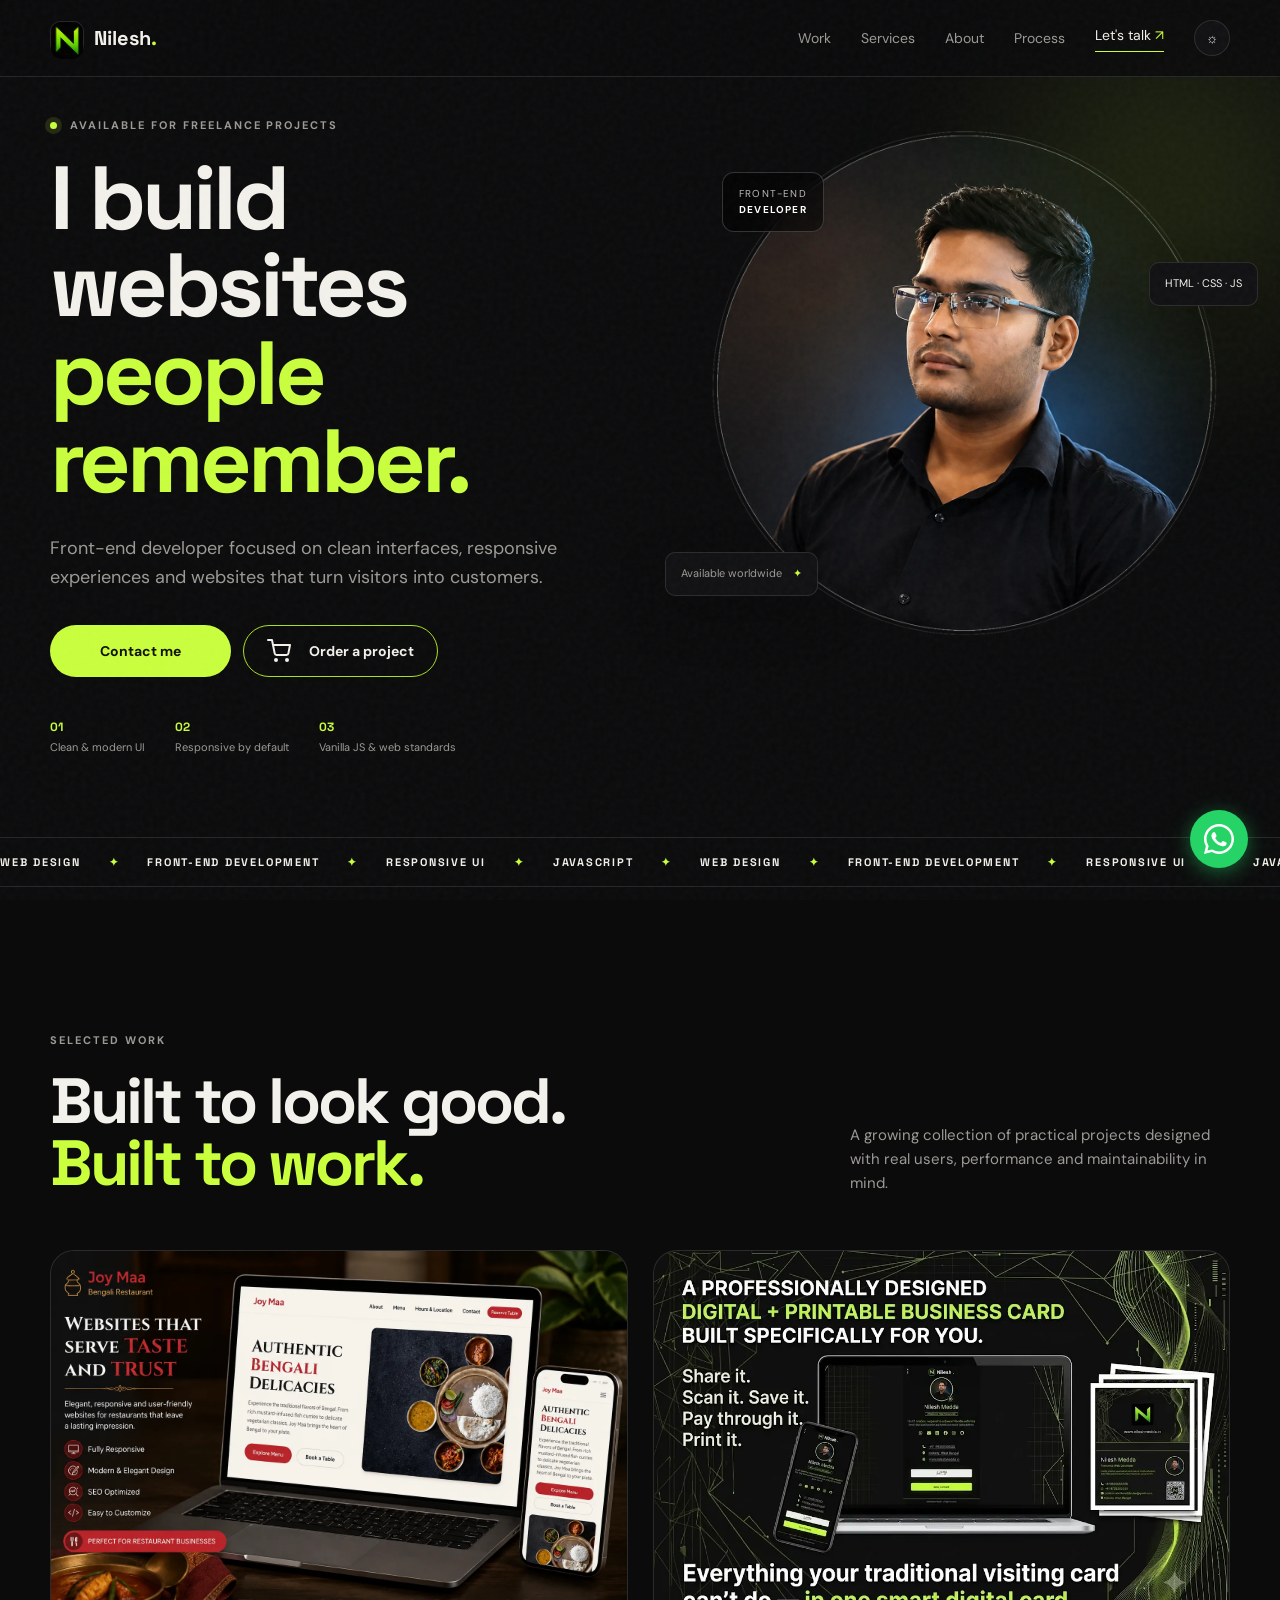
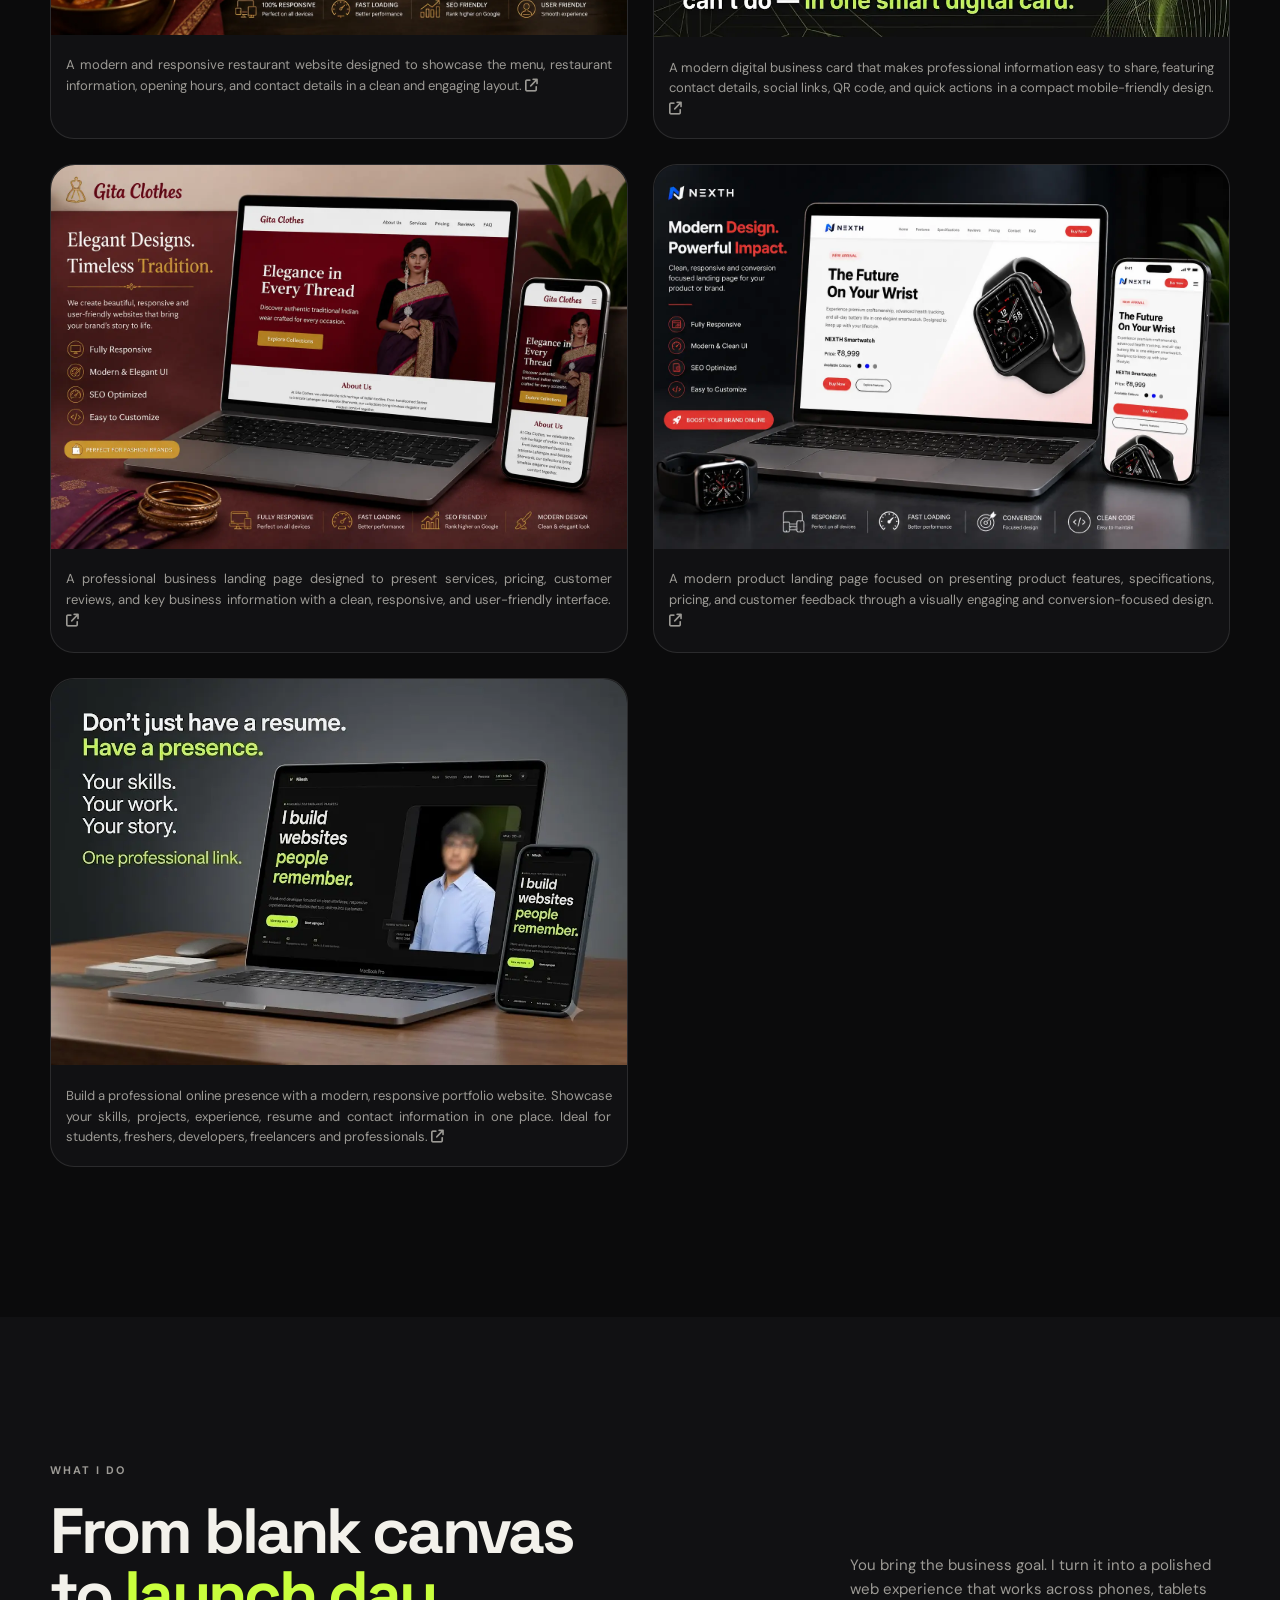
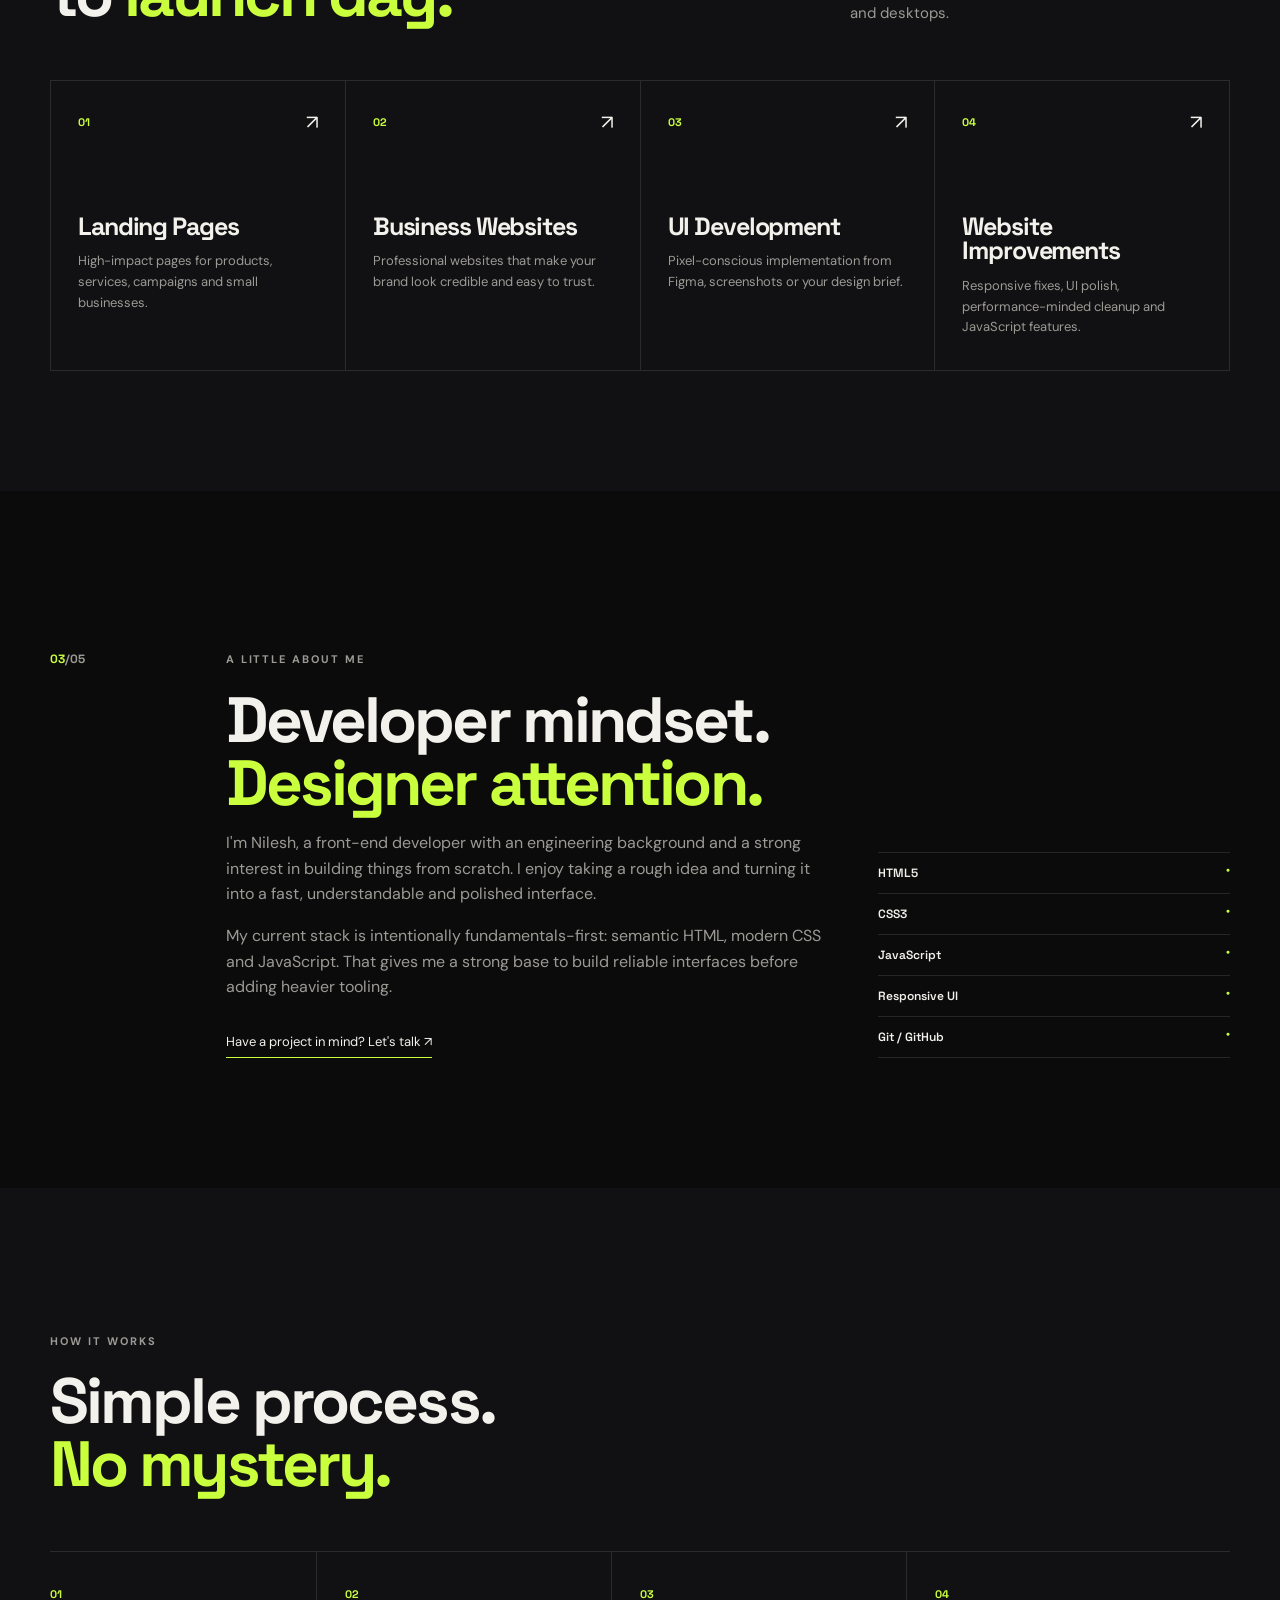
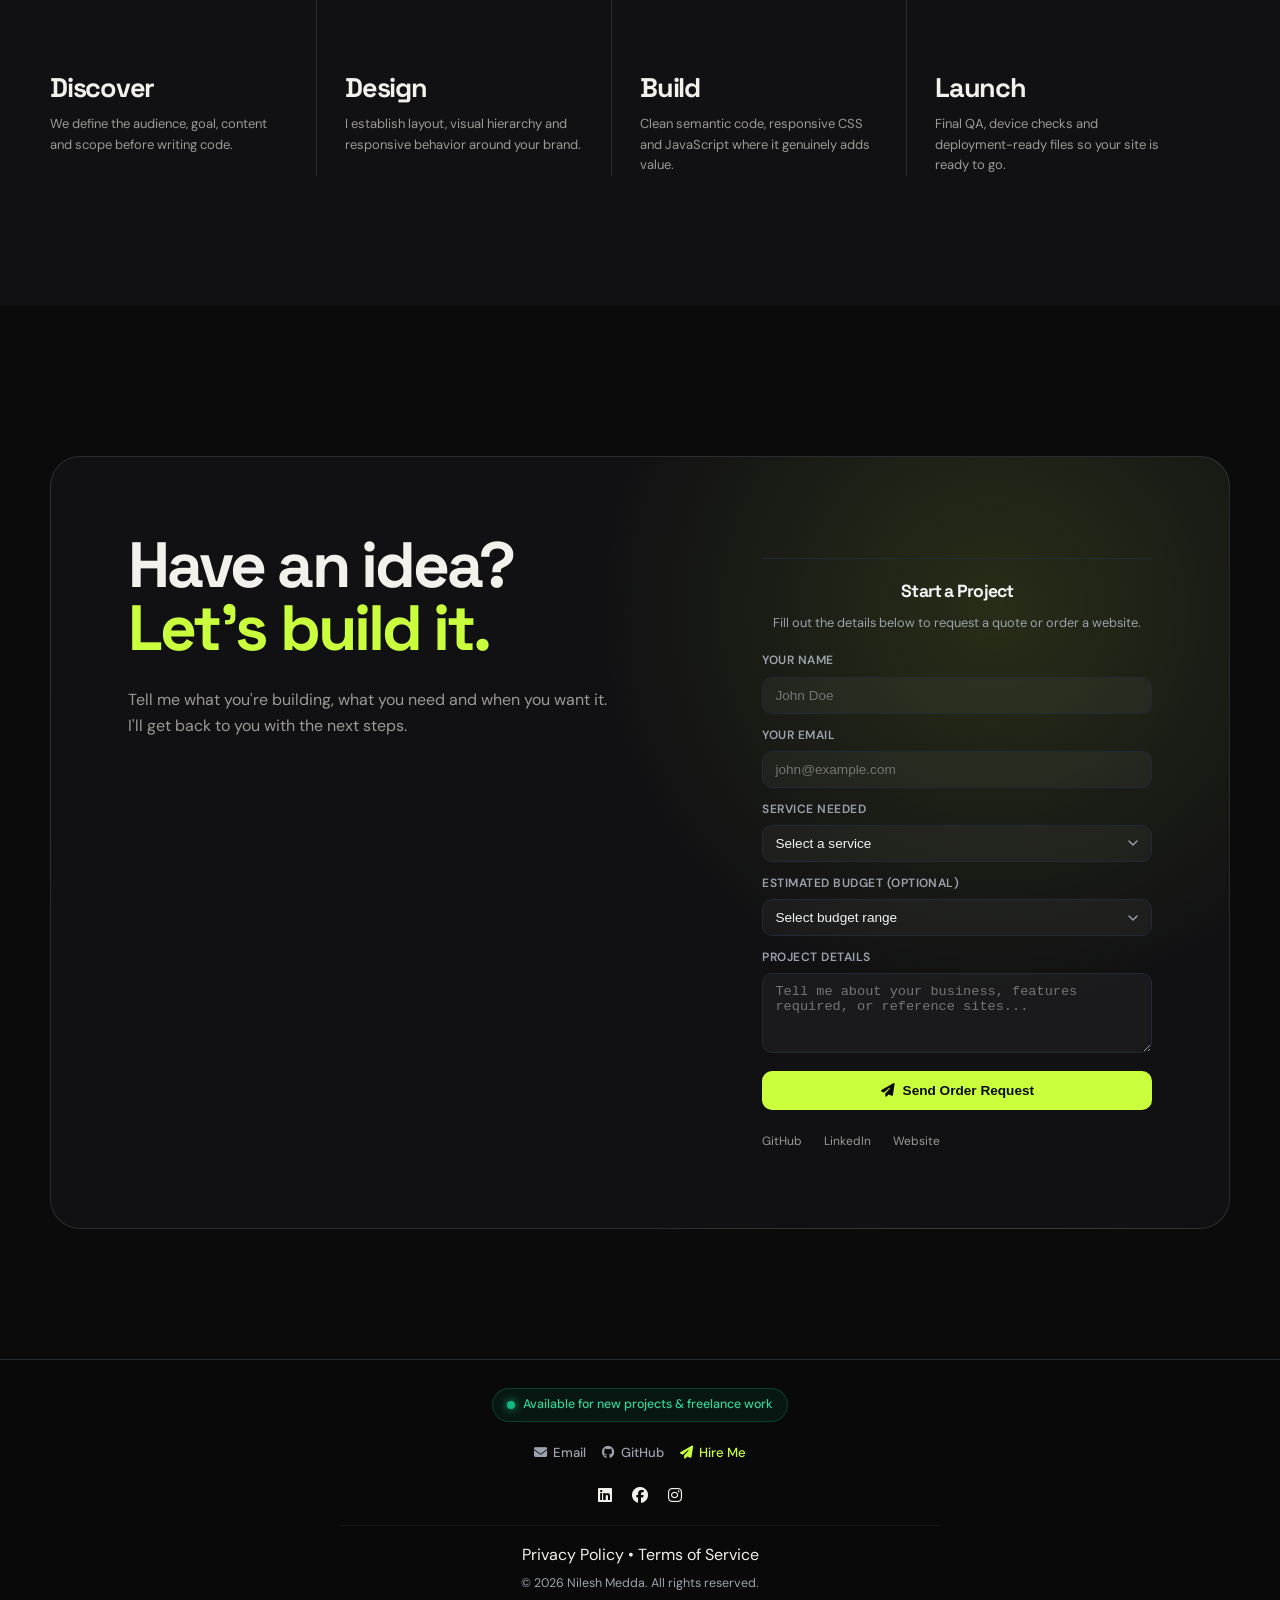
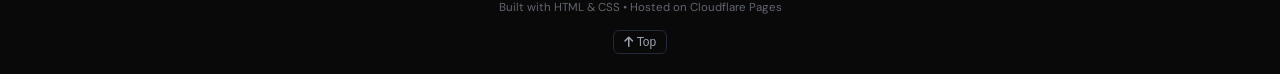
==== index.html @ 9c160d8a "opt: improve on-page SEO" ====
<!DOCTYPE html>
<html lang="en">
<head>
  <link rel="canonical" href="https://nileshmedda.in/">
  
  <!-- Google tag (gtag.js) -->
  <script async src="https://www.googletagmanager.com/gtag/js?id=G-MNWPV8Y3E7"></script>
  <script>
    window.dataLayer = window.dataLayer || [];
    function gtag(){dataLayer.push(arguments);}
    gtag('js', new Date());

    gtag('config', 'G-MNWPV8Y3E7');
  </script>

  <meta charset="UTF-8" />
  <meta name="viewport" content="width=device-width, initial-scale=1.0" />

  <!-- Primary Meta Tags -->
  <title>Nilesh Medda | Web Developer</title>
  <meta name="title" content="Nilesh Medda | Front-End Developer">
  <meta name="description" content="Nilesh Medda — Front-end developer building fast, responsive and conversion-focused websites for businesses and creators." />
  <meta name="keywords" content="Nilesh Medda - Front-end developer from Howrah, India building fast, responsive & conversion-focused websites for businesses and creators. JavaScript, custom landing pages.">
  <meta name="author" content="Nilesh Medda">
  <meta name="robots" content="index, follow">

  <!-- Open Graph / Facebook / WhatsApp -->
  <meta property="og:type" content="website">
  <meta property="og:url" content="https://nileshmedda.in/">
  <meta property="og:title" content="Nilesh Medda | Front-End Developer">
  <meta property="og:description" content="Nilesh Medda - Front-end developer from Howrah, India building fast, responsive & conversion-focused websites for businesses and creators. JavaScript, custom landing pages.">
  <meta property="og:image" content="https://nileshmedda.in/assets/images/my-logo2.webp">

  <!-- Twitter Card -->
  <meta property="twitter:card" content="summary_large_image">
  <meta property="twitter:url" content="https://nileshmedda.in/">
  <meta property="twitter:title" content="Nilesh Medda | Front-End Developer">
  <meta property="twitter:description" content="Nilesh Medda - Front-end developer from Howrah, India building fast, responsive & conversion-focused websites for businesses and creators. JavaScript, custom landing pages.">
  <meta property="twitter:image" content="https://nileshmedda.in/assets/images/my-logo2.webp">

  <!--Preload Content-->
  <link rel="preconnect" href="https://fonts.googleapis.com">
  <link rel="preconnect" href="https://fonts.gstatic.com" crossorigin>
  <link href="https://fonts.googleapis.com/css2?family=DM+Sans:wght@400;500;600;700&family=Space+Grotesk:wght@500;600;700&display=swap" rel="stylesheet">
  <link rel="preload" href="assets/images/my-logo2.webp" as="image" fetchpriority="high">
  <link rel="preload" href="assets/images/profile.webp" as="image" fetchpriority="high">
  
  <!--Link of style file-->
  <link rel="stylesheet" href="https://cdnjs.cloudflare.com/ajax/libs/font-awesome/6.5.1/css/all.min.css">
  <link rel="stylesheet" href="/css/style.css" />

  <!--FAVICON ICONS-->
  <link rel="shortcut icon" href="/assets/icons/favicon.ico" type="image/x-icon">
  <link rel="apple-touch-icon" sizes="180x180" href="/assets/icons/apple-touch-icon.png">
  <link rel="icon" type="image/png" sizes="32x32" href="/assets/icons/favicon-32x32.png">
  <link rel="icon" type="image/png" sizes="16x16" href="/assets/icons/favicon-16x16.png">
  <link rel="manifest" href="/assets/icons/site.webmanifest">


  <script type="application/ld+json">
{
  "@context": "https://schema.org",
  "@graph": [
    {
      "@type": "Person",
      "@id": "https://nileshmedda.in/#person",
      "name": "Nilesh Medda",
      "jobTitle": "Front-End Developer",
      "url": "https://nileshmedda.in/",
      "image": "https://nileshmedda.in/assets/images/profile.webp",
      "email": "contact.nileshmedda.dev@gmail.com",
      "sameAs": [
        "https://github.com/nilesh9836-medda",
        "https://www.linkedin.com/in/nileshmedda",
        "https://www.facebook.com/share/1Bj3gqun1Y/",
        "https://www.instagram.com/nilesh.webdev/"
      ],
      "knowsAbout": [
        "Front-End Development",
        "HTML5",
        "CSS3",
        "JavaScript",
        "Responsive Web Design",
        "UI Development"
      ]
    },
    {
      "@type": "ProfessionalService",
      "@id": "https://nileshmedda.in/#business",
      "name": "Nilesh Medda Web Development",
      "url": "https://nileshmedda.in/",
      "logo": "https://nileshmedda.in/assets/images/my-logo2.webp",
      "image": "https://nileshmedda.in/assets/images/profile.webp",
      "email": "contact.nileshmedda.dev@gmail.com",
      "priceRange": "₹499 - ₹1999+",
      "founder": {
        "@id": "https://nileshmedda.in/#person"
      },
      "areaServed": "Online",
      "hasOfferCatalog": {
        "@type": "OfferCatalog",
        "name": "Web Development Specialties & Services",
        "itemListElement": [
          {
            "@type": "Offer",
            "itemOffered": {
              "@type": "Service",
              "name": "Business / Restaurant Website",
              "description": "All-in-one single page website for local businesses, cafes, salons, and restaurants."
            },
            "priceSpecification": {
              "@type": "PriceSpecification",
              "price": "1999",
              "priceCurrency": "INR"
            }
          },
          {
            "@type": "Offer",
            "itemOffered": {
              "@type": "Service",
              "name": "Digital Business Card",
              "description": "Smart digital business cards with Save Contact, WhatsApp, social links, and sharing features."
            },
            "priceSpecification": {
              "@type": "PriceSpecification",
              "price": "499",
              "priceCurrency": "INR"
            }
          },
          {
            "@type": "Offer",
            "itemOffered": {
              "@type": "Service",
              "name": "Professional Portfolio Webpage",
              "description": "A portfolio webpage for students, freshers, and professionals to showcase skills, projects, and achievements."
            },
            "priceSpecification": {
              "@type": "PriceSpecification",
              "price": "1999",
              "priceCurrency": "INR"
            }
          },
          {
            "@type": "Offer",
            "itemOffered": {
              "@type": "Service",
              "name": "Modern Responsive Landing Page Development",
              "description": "High-impact landing page for products, services, campaigns, and businesses designed for better conversion."
            },
            "priceSpecification": {
              "@type": "PriceSpecification",
              "price": "1999",
              "priceCurrency": "INR"
            }
          },
          {
            "@type": "Offer",
            "itemOffered": {
              "@type": "Service",
              "name": "Website Redesign & Improvements",
              "description": "Improve an existing website with cleaner design, better responsiveness, and performance-minded UI cleanup."
            },
            "priceSpecification": {
              "@type": "PriceSpecification",
              "price": "1699",
              "priceCurrency": "INR"
            }
          }
        ]
      }
    }
  ]
}
</script>
</head>
<body>
  <div class="noise"></div>

  <!-- WhatsApp Float -->
  <a href="https://wa.me/9163409838" rel="noopener noreferrer" class="whatsapp-float" target="_blank" title="Chat on WhatsApp">
      <svg viewBox="0 0 32 32" xmlns="http://www.w3.org/2000/svg">
          <path d="M16 0C7.163 0 0 7.163 0 16c0 2.824.737 5.474 2.027 7.77L0 32l8.43-2.007A15.934 15.934 0 0016 32c8.837 0 16-7.163 16-16S24.837 0 16 0zm0 29.333a13.27 13.27 0 01-6.77-1.848l-.484-.29-5.007 1.192 1.22-4.862-.317-.5A13.267 13.267 0 012.667 16C2.667 8.636 8.636 2.667 16 2.667S29.333 8.636 29.333 16 23.364 29.333 16 29.333zm7.27-9.917c-.398-.2-2.354-1.162-2.72-1.294-.365-.133-.63-.2-.895.2-.265.398-1.028 1.294-1.26 1.561-.233.266-.465.3-.863.1-.398-.2-1.68-.619-3.2-1.973-1.183-1.054-1.98-2.355-2.213-2.753-.233-.398-.025-.613.175-.812.18-.178.398-.465.597-.698.2-.233.266-.398.398-.663.133-.265.067-.498-.033-.697-.1-.2-.895-2.16-1.228-2.958-.323-.776-.65-.67-.895-.683-.233-.013-.498-.016-.763-.016s-.697.1-1.062.498c-.365.398-1.394 1.362-1.394 3.323s1.428 3.855 1.627 4.12c.2.266 2.81 4.291 6.81 6.022.951.41 1.693.655 2.272.838.954.303 1.822.26 2.508.158.765-.114 2.354-.962 2.687-1.892.333-.93.333-1.727.233-1.892-.1-.166-.365-.266-.763-.465z"/>
      </svg>
  </a>

  <header class="site-header">
    <nav class="nav container" aria-label="Primary navigation">
      <a class="brand" href="#home" aria-label="Nilesh home">
        <div class="brand-mark">
          <img src="/assets/images/my-logo2.webp" alt="logo" srcset="" onerror="this.style.display='none'">
        </div>
        <span>Nilesh<span class="dot">.</span></span>
      </a>

      <button class="menu-toggle" aria-label="Toggle navigation" aria-expanded="false">
        <span></span><span></span>
      </button>

      <div class="nav-links">
        <a href="#work">Work</a>
        <a href="#services">Services</a>
        <a href="#about">About</a>
        <a href="#process">Process</a>
        <a href="/page/business-card.html" class="nav-cta">Let's talk <span>↗</span></a>
        <button class="theme-toggle" aria-label="Toggle theme">☼</button>
      </div>
    </nav>
  </header>

  <main id="home">
    <section class="hero container">
      <div class="hero-copy">
        <p class="eyebrow"><span class="status"></span> Available for freelance projects</p>
        <h1 class="hero-headline">I build websites<br><em>people remember.</em>
          <span style="position: absolute; left: -9999px; font-size: 1px;">Front-End Developer</span>
        </h1>
        <p class="hero-text">
          Front-end developer focused on clean interfaces, responsive experiences
          and websites that turn visitors into customers.
        </p>
        <div class="hero-actions">
          <a class="button button-primary" href="/page/business-card.html">Contact me</a>
          <a class="button button-ghost" href="#order">
            <svg xmlns="http://w3.org" width="24" height="24" viewBox="0 0 24 24" fill="none" stroke="currentColor" stroke-width="2" stroke-linecap="round" stroke-linejoin="round">
            <circle cx="9" cy="21" r="1"></circle>
            <circle cx="20" cy="21" r="1"></circle>
            <path d="M1 1h4l2.68 13.39a2 2 0 0 0 2 1.61h9.72a2 2 0 0 0 2-1.61L23 6H6"></path>
            </svg>
          Order a project</a>
        </div>
        <div class="hero-proof">
          <div><strong>01</strong><span>Clean &amp; modern UI</span></div>
          <div><strong>02</strong><span>Responsive by default</span></div>
          <div><strong>03</strong><span>Vanilla JS &amp; web standards</span></div>
        </div>
      </div>

      <div class="hero-visual">
        <div class="portrait-card">
          <div class="portrait-glow"></div>
          <img src="/assets/images/profile.webp" alt="Portrait of Nilesh Medda" />
          <div class="portrait-tag">
            <span>FRONT-END</span>
            <strong>DEVELOPER</strong>
          </div>
        </div>
        <div class="floating-card card-top">HTML · CSS · JS</div>
        <div class="floating-card card-bottom">Available worldwide <span>✦</span></div>
      </div>
    </section>

    <section class="marquee" aria-label="Skills">
      <div class="marquee-track">
        <span>WEB DESIGN</span><b>✦</b><span>FRONT-END DEVELOPMENT</span><b>✦</b>
        <span>RESPONSIVE UI</span><b>✦</b><span>JAVASCRIPT</span><b>✦</b>
        <span>WEB DESIGN</span><b>✦</b><span>FRONT-END DEVELOPMENT</span><b>✦</b>
        <span>RESPONSIVE UI</span><b>✦</b><span>JAVASCRIPT</span><b>✦</b>
      </div>
    </section>

    <!--Projects/Works Section-->
    <section class="section container" id="work">
      <div class="section-heading">
        <div>
          <p class="eyebrow">Selected work</p>
          <h2>Built to look good.<br><em>Built to work.</em></h2>
        </div>
        <p class="section-intro">A growing collection of practical projects designed with real users, performance and maintainability in mind.</p>
      </div>

      <!--Projects show case-->
      <div class="projects-grid">
        <a href="https://restaurant-webpage.pages.dev/" rel="noreferrer" target="_blank" class="project-link restaurant">
          <div class="project-img">
            <img src="/assets/images/restuarant-website.webp" alt="restuarant-website image">
          </div>
          <p>
            A modern and responsive restaurant website designed to showcase the menu, restaurant information, opening hours, and contact details in a clean and engaging layout. <i class="fa-solid fa-arrow-up-right-from-square"></i>
          </p>
        </a>

        <a href="https://awesome-digital-vcard.pages.dev/" rel="noreferrer" target="_blank" class="project-link business-card">
          <div class="project-img">
            <img src="/assets/images/busineass-card-page.webp" alt="busineass-card-page image">
          </div>
          <p>
            A modern digital business card that makes professional information easy to share, featuring contact details, social links, QR code, and quick actions in a compact mobile-friendly design. <i class="fa-solid fa-arrow-up-right-from-square"></i>
          </p>
        </a>

        <a href="https://business-webpage.pages.dev/" rel="noreferrer" target="_blank" class="project-link business">
          <div class="project-img">
            <img src="/assets/images/business-website.webp" alt="business-website image">
          </div>
          <p>
            A professional business landing page designed to present services, pricing, customer reviews, and key business information with a clean, responsive, and user-friendly interface. <i class="fa-solid fa-arrow-up-right-from-square"></i>
          </p>
        </a>

        <a href="https://product-landing-page-b2v.pages.dev/" rel="noreferrer" target="_blank" class="project-link product-landing">
          <div class="project-img">
            <img src="/assets/images/product-landing-page.webp" alt="product-landing-page image">
          </div>
          <p>
            A modern product landing page focused on presenting product features, specifications, pricing, and customer feedback through a visually engaging and conversion-focused design. <i class="fa-solid fa-arrow-up-right-from-square"></i>
          </p>
        </a>

        <a href="https://portfolio-webpage-b2d.pages.dev/" rel="noreferrer" target="_blank" class="project-link portfoilio">
          <div class="project-img">
            <img src="/assets/images/portfolio-page.webp" alt="portfolio-page image">
          </div>
          <p>
            Build a professional online presence with a modern, responsive portfolio website. Showcase your skills, projects, experience, resume and contact information in one place. Ideal for students, freshers, developers, freelancers and professionals. <i class="fa-solid fa-arrow-up-right-from-square"></i>
          </p>
        </a>
      </div>
    </section>

    <section class="section services-section" id="services">
      <div class="container">
        <div class="section-heading">
          <div>
            <p class="eyebrow">What I do</p>
            <h2>From blank canvas<br>to <em>launch day.</em></h2>
          </div>
          <p class="section-intro">You bring the business goal. I turn it into a polished web experience that works across phones, tablets and desktops.</p>
        </div>

        <div class="services-grid">
          <article class="service">
            <span class="service-icon">01</span>
            <h3>Landing Pages</h3>
            <p>High-impact pages for products, services, campaigns and small businesses.</p>
            <span class="service-arrow">↗</span>
          </article>
          <article class="service">
            <span class="service-icon">02</span>
            <h3>Business Websites</h3>
            <p>Professional websites that make your brand look credible and easy to trust.</p>
            <span class="service-arrow">↗</span>
          </article>
          <article class="service">
            <span class="service-icon">03</span>
            <h3>UI Development</h3>
            <p>Pixel-conscious implementation from Figma, screenshots or your design brief.</p>
            <span class="service-arrow">↗</span>
          </article>
          <article class="service">
            <span class="service-icon">04</span>
            <h3>Website Improvements</h3>
            <p>Responsive fixes, UI polish, performance-minded cleanup and JavaScript features.</p>
            <span class="service-arrow">↗</span>
          </article>
        </div>
      </div>
    </section>

    <section class="section about container" id="about">
      <div class="about-number">03<span>/05</span></div>
      <div class="about-copy">
        <p class="eyebrow">A little about me</p>
        <h2>Developer mindset.<br><em>Designer attention.</em></h2>
        <p>
          I'm Nilesh, a front-end developer with an engineering background and a
          strong interest in building things from scratch. I enjoy taking a rough
          idea and turning it into a fast, understandable and polished interface.
        </p>
        <p>
          My current stack is intentionally fundamentals-first: semantic HTML,
          modern CSS and JavaScript. That gives me a strong base to build reliable
          interfaces before adding heavier tooling.
        </p>
        <a href="#contact" class="text-link">Have a project in mind? Let's talk ↗</a>
      </div>
      <div class="about-stack">
        <div><span>HTML5</span><b>●</b></div>
        <div><span>CSS3</span><b>●</b></div>
        <div><span>JavaScript</span><b>●</b></div>
        <div><span>Responsive UI</span><b>●</b></div>
        <div><span>Git / GitHub</span><b>●</b></div>
      </div>
    </section>

    <section class="section process-section" id="process">
      <div class="container">
        <div class="section-heading">
          <div>
            <p class="eyebrow">How it works</p>
            <h2>Simple process.<br><em>No mystery.</em></h2>
          </div>
        </div>
        <div class="process">
          <div class="process-step"><span>01</span><h3>Discover</h3><p>We define the audience, goal, content and scope before writing code.</p></div>
          <div class="process-step"><span>02</span><h3>Design</h3><p>I establish layout, visual hierarchy and responsive behavior around your brand.</p></div>
          <div class="process-step"><span>03</span><h3>Build</h3><p>Clean semantic code, responsive CSS and JavaScript where it genuinely adds value.</p></div>
          <div class="process-step"><span>04</span><h3>Launch</h3><p>Final QA, device checks and deployment-ready files so your site is ready to go.</p></div>
        </div>
      </div>
    </section>

    <section class="contact container" id="order">
      <div class="contact-inner">
        <div>
          <h2>Have an idea?<br><em>Let's build it.</em></h2>
          <p class="contact-copy">Tell me what you're building, what you need and when you want it. I'll get back to you with the next steps.</p>
        </div>
        <div class="contact-actions">
          <!--<a class="button button-primary big" href="mailto:contact.nileshmedda.dev@gmail.com">contact.nileshmedda.dev@gmail.com <span>↗</span></a>-->

          <div class="order-section">
  <h2>Start a Project</h2>
  <p class="subtitle">Fill out the details below to request a quote or order a website.</p>

  <form id="orderForm" action="https://formspree.io/f/moeqazqq" method="POST" class="order-form">
    
    <div class="form-group">
      <label for="name">Your Name</label>
      <input type="text" id="name" name="name" class="form-control" placeholder="John Doe" required>
    </div>

    <div class="form-group">
      <label for="email">Your Email</label>
      <input type="email" id="email" name="email" class="form-control" placeholder="john@example.com" required>
    </div>

    <div class="form-group">
      <label for="service">Service Needed</label>
      <select id="service" name="service" class="form-control" required>
        <option value="" disabled selected>Select a service</option>
        <option value="Business Card Page">Business Card Page</option>
        <option value="Portfolio Page">Portfolio Page</option>
        <option value="Landing Page">Landing Page</option>
        <option value="Business Website">Business Website</option>
        <option value="Restaurant Website">Restaurant Website</option>
        <option value="UI Development">UI Development / Figma to Code</option>
        <option value="Website Fixes">Website Fixes & Improvements</option>
        <option value="Other">Other Custom Project</option>
      </select>
    </div>

    <div class="form-group">
      <label for="budget">Estimated Budget (Optional)</label>
      <select id="budget" name="budget" class="form-control">
        <option value="Not specified">Select budget range</option>
        <option value="Under ₹2000">Under ₹2,000</option>
        <option value="₹2000 - ₹5000">₹2,000 – ₹5,000</option>
        <option value="₹5000 - ₹10000">₹5,000 – ₹10,000</option>
        <option value="₹10000+">₹10,000+</option>
      </select>
    </div>

    <div class="form-group">
      <label for="message">Project Details</label>
      <textarea id="message" name="message" class="form-control" placeholder="Tell me about your business, features required, or reference sites..." required></textarea>
    </div>

    <button type="submit" id="submitBtn" class="submit-btn">
      <i class="fa-solid fa-paper-plane"></i> Send Order Request
    </button>

    <div id="formStatus" class="form-status"></div>
  </form>
</div>
          <div class="socials">
            <a href="https://github.com/nilesh9836-medda" target="_blank" rel="noreferrer">GitHub</a>
            <a href="www.linkedin.com/in/nileshmedda" target="_blank" rel="noreferrer">LinkedIn</a>
            <a href="https://nileshmedda.in/" target="_blank" rel="noreferrer">Website</a>
          </div>
        </div>
      </div>
    </section>
  </main>

  <!-- Footer Section -->
  <footer class="site-footer">
    <div class="footer-container">
      
      <!-- Status & Availability -->
      <div class="footer-status">
        <span class="status-dot"></span>
        <span class="status-text">Available for new projects & freelance work</span>
      </div>

      <!-- Quick Navigation / CTAs -->
      <div class="footer-links">
        <a href="mailto:contact.nileshmedda.dev@gmail.com" class="footer-link" aria-label="Send Nilesh Email">
          <i class="fa-solid fa-envelope"></i> Email
        </a>
        <a href="https://github.com/nilesh9836-medda" target="_blank" rel="noopener" class="footer-link" aria-label="Follow Nilesh on Github">
          <i class="fa-brands fa-github"></i> GitHub
        </a>
        <a href="#orderForm" class="footer-link highlight">
          <i class="fa-solid fa-paper-plane"></i> Hire Me
        </a>
      </div>
      <div class="social-links">
        <a href="www.linkedin.com/in/nileshmedda" class="btn" target="_blank" rel="noopener noreferrer" aria-label="Follow Nilesh on LinkedIn"><i class="fa-brands fa-linkedin"></i></a>
        <a href="https://www.facebook.com/share/1Bj3gqun1Y/" class="btn" target="_blank" rel="noopener noreferrer" aria-label="Follow Nilesh on Facebook"><i class="fa-brands fa-facebook"></i></a>
      <a href="https://www.instagram.com/nilesh.webdev/" class="btn" target="_blank" rel="noopener noreferrer" aria-label="Follow Nilesh on Instagram"><i class="fa-brands fa-instagram"></i></a>
      </div>

      <!-- Privacy Policy Modal -->
      <dialog id="privacyModal" class="legal-modal">
        <div class="modal-content">
          <h3>Privacy Policy</h3>
          <p>Last updated: August 2026</p>
          <ul>
            <li><strong>Data Collection:</strong> I collect information you explicitly provide through the order form (Name, Email, Project Details) strictly to respond to your inquiry and discuss project scopes.</li>
            <li><strong>Analytics:</strong> This website uses Cloudflare Web Analytics, a privacy-first tool that does <em>not</em> use cookies or collect personal identifying data.</li>
            <li><strong>Data Sharing:</strong> Your information is never sold, rented, or shared with third parties, except as processed by Formspree to deliver your form message to my email inbox.</li>
          </ul>
          <button onclick="document.getElementById('privacyModal').close()" class="close-btn">Close</button>
        </div>
      </dialog>

      <!-- Terms of Service Modal -->
      <dialog id="termsModal" class="legal-modal">
        <div class="modal-content">
          <h3>Terms of Service</h3>
          <p>Last updated: August 2026</p>
          <ul>
            <li><strong>Services:</strong> Work requested via this website is subject to a formal agreement or quote signed before project kickoff.</li>
            <li><strong>Intellectual Property:</strong> All original code and assets created for client projects belong to the client upon full payment, unless specified otherwise.</li>
            <li><strong>Website Use:</strong> You may not use this website for unauthorized vulnerability scanning, spamming form submissions, or malicious activities.</li>
          </ul>
          <button onclick="document.getElementById('termsModal').close()" class="close-btn">Close</button>
        </div>
      </dialog>

      <!-- Meta Info & Copyright -->
      <div class="footer-bottom">
        <div class="footer-legal">
          <a href="#privacyModal" id="openPrivacy">Privacy Policy</a> • 
          <a href="#termsModal" id="openTerms">Terms of Service</a>
        </div>
        <p class="copyright">
          &copy; <span id="currentYear"></span> Nilesh Medda. All rights reserved.
        </p>
        <p class="tech-stack">
          Built with HTML & CSS • Hosted on Cloudflare Pages
        </p>
        <button id="backToTop" class="back-to-top" title="Back to top">
          <i class="fa-solid fa-arrow-up"></i> Top
        </button>
      </div>

    </div>
  </footer>

  <script src="/js/main.js"></script>
</body>
</html>
---- css/style.css ----
:root {
  --bg: #0b0b0c;
  --surface: #111113;
  --surface-2: #171719;
  --text: #f3f1eb;
  --muted: #9c9a95;
  --line: rgba(255,255,255,.11);
  --accent: #c9ff3d;
  --accent-2: #a8df22;
  --max: 1180px;
  --radius: 24px;
}
body.light {
  --bg: #f4f2ec;
  --surface: #ffffff;
  --surface-2: #ebe9e1;
  --text: #101011;
  --muted: #676660;
  --line: rgba(0,0,0,.12);
}
* { box-sizing: border-box; }
html { scroll-behavior: smooth; overflow-x: hidden;}
body {
  margin: 0; background: var(--bg); color: var(--text);
  font-family: "DM Sans", sans-serif; line-height: 1.6;
  font-display: swap;
  transition: background .25s, color .25s;
  min-height: 100vh;
  max-width: 100vw;
  display: flex;
  flex-direction: column;
  cursor: default;
}
a, button { cursor: pointer; }
a { color: inherit; text-decoration: none; }
button, a { -webkit-tap-highlight-color: transparent; }
.container { width: min(var(--max), calc(100% - 48px)); margin: auto; }
.noise { position: fixed; inset: 0; pointer-events: none; opacity: .035; z-index: 20; background-image: url("data:image/svg+xml,%3Csvg viewBox='0 0 180 180' xmlns='http://www.w3.org/2000/svg'%3E%3Cfilter id='n'%3E%3CfeTurbulence type='fractalNoise' baseFrequency='.9' numOctaves='3' stitchTiles='stitch'/%3E%3C/filter%3E%3Crect width='100%25' height='100%25' filter='url(%23n)'/%3E%3C/svg%3E"); }

/* WHATSAPP */
.whatsapp-float {
  position: fixed; bottom: 2rem; right: 2rem; z-index: 999;
  width: 58px; height: 58px; border-radius: 50%;
  background: #25D366;
  display: flex; align-items: center; justify-content: center;
  box-shadow: 0 4px 20px rgba(37,211,102,0.45);
  text-decoration: none;
  animation: wapulse 2.5s infinite;
  transition: transform 0.2s;
}
.whatsapp-float:hover { transform: scale(1.12); }
.whatsapp-float svg { width: 30px; height: 30px; fill: white; }

@keyframes wapulse {
  0%,100% { box-shadow: 0 4px 20px rgba(37,211,102,0.4); }
  50%      { box-shadow: 0 4px 32px rgba(37,211,102,0.75); }
}

/*===========
HEADER STYLE
==========*/
.site-header { position: sticky; top: 0; z-index: 10; background: color-mix(in srgb, var(--bg) 86%, transparent); backdrop-filter: blur(18px); border-bottom: 1px solid var(--line); }
.nav { min-height: 76px; display: flex; align-items: center; justify-content: space-between; }
.brand { display: flex; align-items: center; gap: 10px; font: 700 20px "Space Grotesk"; }
.brand-mark { display: grid; place-items: center; width: 34px; height: 34px; border: 1px solid var(--line); border-radius: 10px; color: var(--accent); }
.brand-mark img { width: 100%; height: 100%; object-fit: cover; border-radius: 10px;}
.dot { color: var(--accent); }
.nav-links { display: flex; align-items: center; gap: 30px; font-size: 14px; color: var(--muted); }
.nav-links a:hover { color: var(--text); }
.nav-cta { color: var(--text) !important; border-bottom: 1px solid var(--accent); padding-bottom: 4px; }
.nav-cta span { color: var(--accent); }
.theme-toggle { border: 1px solid var(--line); color: var(--text); background: var(--surface); width: 36px; height: 36px; border-radius: 50%; }
.menu-toggle { display: none; background: none; border: 0; }
.menu-toggle span { display: block; width: 25px; height: 2px; background: var(--text); margin: 6px; }

/*==========
HERO STYLE
========*/
.hero { min-height: 690px; display: grid; grid-template-columns: 1.03fr .97fr; align-items: center; gap: 60px; padding-top: 40px; padding-bottom: 80px; }
.eyebrow { margin: 0 0 20px; color: var(--muted); font-size: 11px; font-weight: 700; letter-spacing: .18em; text-transform: uppercase; }
.status { display: inline-block; width: 7px; height: 7px; border-radius: 50%; background: var(--accent); margin-right: 8px; box-shadow: 0 0 0 5px color-mix(in srgb, var(--accent) 12%, transparent); }
h1, h2, h3 { font-family: "Space Grotesk", sans-serif; letter-spacing: -.045em; line-height: .98; }
h1 { font-size: clamp(54px, 7vw, 92px); margin: 0 0 28px; max-width: 850px; }
h1 em, h2 em { color: var(--accent); font-style: normal; }
.hero-text { max-width: 560px; color: var(--muted); font-size: 18px; }
.hero-actions { display: flex; gap: 12px; margin: 34px 0 42px; flex-wrap: wrap; }
.button { display: inline-flex; align-items: center; justify-content: center; gap: 18px; min-height: 52px; padding: 0 23px; border-radius: 100px; font-weight: 700; font-size: 14px; transition: transform .2s, background .2s; }
.button:hover { transform: translateY(-2px); }
.button-primary { color: #101100; background: var(--accent); padding: 0 50px;}
.button-primary:hover { background: var(--accent-2); }
.button-ghost { border: 1px solid var(--accent-2); }
.hero-proof { display: flex; gap: 30px; flex-wrap: wrap; }
.hero-proof div { display: flex; flex-direction: column; gap: 4px; }
.hero-proof strong { font: 700 12px "Space Grotesk"; color: var(--accent); }
.hero-proof span { font-size: 11px; color: var(--muted); }
.hero-visual { position: relative; max-width: 530px; justify-self: end; width: 100%; }
.portrait-card { position: relative; top: -50px;  background: transparent;  border: none; }
.portrait-card img { width: 100%; height: 100%; object-fit: cover; object-position: 50% 28%; display: block; filter: saturate(.9) contrast(1.02); }
.portrait-glow { position: absolute; width: 280px; height: 280px; border-radius: 50%; background: var(--accent); filter: blur(110px); opacity: .16; top: -80px; right: -80px; z-index: 1; }
.portrait-tag { position: absolute; left: 22px; top: 50px; padding: 13px 16px; border: 1px solid rgba(255,255,255,.18); background: rgba(0,0,0,.55); backdrop-filter: blur(14px); border-radius: 12px; display: flex; flex-direction: column; font-size: 10px; letter-spacing: .12em; }
.portrait-tag span { color: #bbb; }
.portrait-tag strong { color: white; }
.floating-card { position: absolute; z-index: 2; padding: 12px 15px; background: var(--surface); border: 1px solid var(--line); border-radius: 10px; font-size: 11px; box-shadow: 0 20px 50px rgba(0,0,0,.25); }
.card-top { right: -28px; top: 17%; }
.card-bottom { left: -35px; bottom: 20%; color: var(--muted); }
.card-bottom span { color: var(--accent); margin-left: 8px; }
.marquee { overflow: hidden; border-top: 1px solid var(--line); border-bottom: 1px solid var(--line); padding: 17px 0; }
.marquee-track { display: flex; width: max-content; align-items: center; gap: 28px; animation: scroll 26s linear infinite; font: 700 11px "Space Grotesk"; letter-spacing: .16em; }
.marquee b { color: var(--accent); }
@keyframes scroll { to { transform: translateX(-50%); } }

/*====================
Projects/Works Section
==================*/
.section { padding-top: 145px; padding-bottom: 30px; }
.section-heading { display: flex; justify-content: space-between; align-items: end; gap: 50px; margin-bottom: 55px; }
.section-heading h2, .about h2, .contact h2 { font-size: clamp(40px, 5vw, 66px); margin: 0; }
.section-intro { max-width: 380px; margin: 0; color: var(--muted); font-size: 15px; }
/*Projects showcase*/
.projects-grid { display: grid; grid-template-columns: 1fr 1fr; gap: 25px; grid-template-rows: repeat(3, 1fr);}
.project-link { height: auto; width: auto; border: 1px solid var(--line); border-radius: var(--radius); background: var(--surface); }
.project-img { width: 100%; height: auto; background-color: transparent;}
.project-img img { width: 100%; height: 100%; object-fit: cover; object-position: center; border-top-left-radius: var(--radius); border-top-right-radius: var(--radius);}
.project-link p { padding: 0px 15px 5px; text-align: justify; color: var(--muted); font-size: 13px;}
.project-link:hover { text-decoration: underline;}

/*
.project { border: 1px solid var(--line); border-radius: var(--radius); overflow: hidden; background: var(--surface); }
.project-featured { grid-row: span 2; }
.project-visual { min-height: 300px; padding: 28px; display: grid; place-items: center; overflow: hidden; }
.project-featured .project-visual { min-height: 470px; }
.landing { background: #d6d4cb; }
.browser { width: 90%; height: 84%; background: #f7f7f4; border-radius: 13px; overflow: hidden; box-shadow: 0 25px 60px rgba(0,0,0,.2); color: #111; }
.browser-bar { height: 34px; background: #ecebe6; display: flex; align-items: center; gap: 5px; padding: 0 10px; font-size: 7px; color: #777; }
.browser-bar i { width: 5px; height: 5px; border-radius: 50%; background: #aaa; }
.browser-bar span { margin-left: 10px; }
.mock-landing { padding: 44px; height: calc(100% - 34px); background: linear-gradient(135deg,#f7f7f4,#dedfd5); }
.mock-landing small { font-size: 7px; letter-spacing: .16em; }
.mock-landing strong { display: block; font: 700 clamp(22px, 3vw, 40px)/.93 "Space Grotesk"; margin-top: 20px; }
.mock-button { width: 85px; height: 24px; background: #111; border-radius: 20px; margin-top: 26px; }
.dashboard { background: #c7ff43; }
.mini-window { width: 86%; height: 80%; background: #151516; border-radius: 14px; display: grid; grid-template-columns: 28% 1fr; overflow: hidden; transform: rotate(-4deg); box-shadow: 0 25px 50px rgba(0,0,0,.2); }
.mini-sidebar { background: #202023; }
.mini-content { padding: 18px; display: grid; grid-template-columns: 1fr 1fr; gap: 9px; }
.mini-content i { border-radius: 7px; background: #2d2d31; }
.reader { background: #1b1821; }
.reader-card { width: 75%; height: 84%; border: 1px solid #4b4455; padding: 28px; display: flex; flex-direction: column; justify-content: space-between; color: #f3e9ff; transform: rotate(3deg); }
.reader-card span, .reader-card small { font-size: 8px; letter-spacing: .15em; color: #b9a7ca; }
.reader-card strong { font: 700 29px/.93 "Space Grotesk"; }
.task { background: #ddd9ce; }
.task-window { background: #f8f7f2; color: #202020; width: 82%; padding: 25px; border-radius: 15px; box-shadow: 0 25px 50px rgba(0,0,0,.14); }
.task-window small { font-size: 8px; color: #777; }
.task-window h4 { margin: 8px 0 18px; font: 700 24px "Space Grotesk"; }
.task-window div { font-size: 10px; border-top: 1px solid #ddd; padding: 12px 0; }
.project-info { padding: 25px 27px 27px; display: flex; justify-content: space-between; gap: 20px; }
.project-number { color: var(--accent); font: 700 11px "Space Grotesk"; }
.project h3 { font-size: 24px; margin: 9px 0; }
.project p { margin: 0; color: var(--muted); font-size: 13px; max-width: 460px; }
.tags { display: flex; align-items: flex-start; gap: 6px; flex-wrap: wrap; justify-content: flex-end; }
.tags span { border: 1px solid var(--line); border-radius: 100px; padding: 5px 8px; font-size: 9px; color: var(--muted); }
*/

.services-section { background: var(--surface); margin-top: 120px; padding-bottom: 120px; }
.services-grid { display: grid; grid-template-columns: repeat(4,1fr); border-top: 1px solid var(--line); border-left: 1px solid var(--line); }
.service { min-height: 290px; padding: 27px; border-right: 1px solid var(--line); border-bottom: 1px solid var(--line); position: relative; }
.service-icon { font: 700 11px "Space Grotesk"; color: var(--accent); }
.service h3 { font-size: 25px; margin-top: 80px; margin-bottom: 13px; }
.service p { color: var(--muted); font-size: 13px; margin: 0; }
.service-arrow { position: absolute; right: 26px; top: 25px; font-size: 20px; }
.about { display: grid; grid-template-columns: .25fr 1.2fr .7fr; gap: 50px; padding-top: 160px; padding-bottom: 130px; }
.about-number { font: 700 12px "Space Grotesk"; color: var(--accent); }
.about-number span { color: var(--muted); }
.about-copy p:not(.eyebrow) { color: var(--muted); max-width: 620px; font-size: 16px; }
.text-link { display: inline-block; margin-top: 16px; border-bottom: 1px solid var(--accent); padding-bottom: 4px; font-size: 13px; }
.about-stack { align-self: end; border-top: 1px solid var(--line); }
.about-stack div { display: flex; justify-content: space-between; padding: 12px 0; border-bottom: 1px solid var(--line); font: 600 12px "Space Grotesk"; }
.about-stack b { color: var(--accent); font-size: 7px; }
.process-section { background: var(--surface); padding-bottom: 130px; }
.process { display: grid; grid-template-columns: repeat(4,1fr); gap: 0; border-top: 1px solid var(--line); }
.process-step { padding: 28px 28px 0 0; margin-right: 28px; border-right: 1px solid var(--line); min-height: 220px; }
.process-step:last-child { border: 0; }
.process-step span { color: var(--accent); font: 700 11px "Space Grotesk"; }
.process-step h3 { font-size: 27px; margin: 70px 0 12px; }
.process-step p { margin: 0; color: var(--muted); font-size: 13px; }
.contact { padding-top: 150px; padding-bottom: 90px; }
.contact-inner { border: 1px solid var(--line); border-radius: 30px; padding: clamp(35px,6vw,80px); display: grid; grid-template-columns: 1.2fr .8fr; gap: 50px; background: radial-gradient(circle at 80% 20%, color-mix(in srgb, var(--accent) 12%, transparent), transparent 35%), var(--surface); }
.contact-copy { color: var(--muted); max-width: 490px; margin-top: 28px; }
.contact-actions { align-self: center; }
.button.big { width: 100%; justify-content: space-between; border-radius: 14px; min-height: 64px; }
.socials { display: flex; gap: 22px; margin-top: 22px; font-size: 12px; color: var(--muted); }
.socials a:hover { color: var(--text); }


.order-section {
    margin-top: 24px;
    padding-top: 24px;
    border-top: 1px solid var(--border-color, #222938);
  }

  .order-section h2 {
    font-size: 1.1rem;
    font-weight: 700;
    color: var(--text-main, #f3f4f6);
    margin-bottom: 4px;
    text-align: center;
  }

  .order-section p.subtitle {
    font-size: 0.8rem;
    color: var(--text-muted, #9ca3af);
    text-align: center;
    margin-bottom: 18px;
  }

  .order-form {
    display: flex;
    flex-direction: column;
    gap: 12px;
  }

  .form-group {
    display: flex;
    flex-direction: column;
    gap: 6px;
  }

  .form-group label {
    font-size: 0.75rem;
    font-weight: 600;
    color: var(--text-muted, #9ca3af);
    text-transform: uppercase;
    letter-spacing: 0.04em;
  }

  .form-control {
    background: rgba(255, 255, 255, 0.04);
    border: 1px solid var(--border-color, #222938);
    border-radius: 10px;
    padding: 10px 12px;
    color: var(--text-main, #f3f4f6);
    font-size: 0.85rem;
    outline: none;
    transition: border-color 0.2s ease, background 0.2s ease;
  }

  .form-control:focus {
    border-color: var(--accent, #3b82f6);
    background: rgba(255, 255, 255, 0.07);
  }

  textarea.form-control {
    resize: vertical;
    min-height: 80px;
  }

  select.form-control {
    appearance: none;
    cursor: pointer;
    background-image: url("data:image/svg+xml;charset=UTF-8,%3csvg xmlns='http://www.w3.org/2000/svg' viewBox='0 0 24 24' fill='none' stroke='%239ca3af' stroke-width='2' stroke-linecap='round' stroke-linejoin='round'%3e%3cpolyline points='6 9 12 15 18 9'%3e%3c/polyline%3e%3c/svg%3e");
    background-repeat: no-repeat;
    background-position: right 10px center;
    background-size: 16px;
  }

  select.form-control option {
    background-color: var(--card-bg, #12161f);
    color: var(--text-main, #f3f4f6);
  }

  .submit-btn {
    background-color: var(--accent, #3b82f6);
    color: #0b0b0c;
    border: none;
    border-radius: 10px;
    padding: 12px;
    font-size: 0.85rem;
    font-weight: 600;
    cursor: pointer;
    display: flex;
    justify-content: center;
    align-items: center;
    gap: 8px;
    transition: background-color 0.2s ease, transform 0.2s ease;
    margin-top: 6px;
  }

  .submit-btn:hover {
    background-color: var(--accent-hover, #2563eb);
    transform: translateY(-1px);
  }

  .submit-btn:disabled {
    opacity: 0.6;
    cursor: not-allowed;
    transform: none;
  }

  .form-status {
    font-size: 0.8rem;
    text-align: center;
    padding: 10px;
    border-radius: 8px;
    display: none;
    margin-top: 10px;
  }

  .form-status.success {
    display: block;
    background: rgba(16, 185, 129, 0.1);
    color: #34d399;
    border: 1px solid rgba(16, 185, 129, 0.3);
  }

  .form-status.error {
    display: block;
    background: rgba(239, 68, 68, 0.1);
    color: #f87171;
    border: 1px solid rgba(239, 68, 68, 0.3);
  }
  


  .legal-modal {
  border: 1px solid var(--border-color, #222938);
  border-radius: 12px;
  background: var(--card-bg, #12161f);
  color: var(--text-main, #f3f4f6);
  max-width: 500px;
  padding: 20px;
}

.legal-modal::backdrop {
  background: rgba(0, 0, 0, 0.7);
  backdrop-filter: blur(4px);
}

.legal-modal h3 { margin-top: 0; }
.legal-modal ul { padding-left: 20px; font-size: 0.85rem; line-height: 1.5; }
.legal-modal li { margin-bottom: 8px; }

.close-btn {
  background: var(--border-color, #222938);
  color: var(--text-main, #f3f4f6);
  border: none;
  padding: 6px 14px;
  border-radius: 6px;
  cursor: pointer;
  margin-top: 10px;
}



.site-footer {
  margin-top: 40px;
  padding: 28px 16px 20px;
  border-top: 1px solid var(--border-color, #222938);
  background: rgba(0, 0, 0, 0.15);
  font-family: inherit;
}

.footer-container {
  max-width: 600px;
  margin: 0 auto;
  display: flex;
  flex-direction: column;
  align-items: center;
  gap: 16px;
}

/* Availability Badge */
.footer-status {
  display: inline-flex;
  align-items: center;
  gap: 8px;
  background: rgba(16, 185, 129, 0.08);
  border: 1px solid rgba(16, 185, 129, 0.25);
  padding: 6px 14px;
  border-radius: 20px;
}

.status-dot {
  width: 8px;
  height: 8px;
  background-color: #10b981;
  border-radius: 50%;
  box-shadow: 0 0 8px #10b981;
  animation: pulse 2s infinite;
}

.status-text {
  font-size: 0.78rem;
  font-weight: 500;
  color: #34d399;
}

@keyframes pulse {
  0% { opacity: 1; transform: scale(1); }
  50% { opacity: 0.4; transform: scale(0.95); }
  100% { opacity: 1; transform: scale(1); }
}

/* Footer Links */
.footer-links {
  display: flex;
  flex-wrap: wrap;
  justify-content: center;
  gap: 16px;
  margin: 4px 0;
}

.footer-link {
  color: var(--text-muted, #9ca3af);
  text-decoration: none;
  font-size: 0.82rem;
  font-weight: 500;
  display: inline-flex;
  align-items: center;
  gap: 6px;
  transition: color 0.2s ease;
}

.social-links { display: flex; justify-content: center; gap: 20px;}

.footer-link:hover {
  color: var(--text-main, #f3f4f6);
}

.footer-link.highlight {
  color: var(--accent, #3b82f6);
}

.footer-link.highlight:hover {
  color: var(--accent-hover, #60a5fa);
}

/* Footer Bottom Layout */
.footer-bottom {
  width: 100%;
  padding-top: 16px;
  border-top: 1px solid rgba(255, 255, 255, 0.05);
  display: flex;
  flex-direction: column;
  align-items: center;
  gap: 6px;
  text-align: center;
  position: relative;
}

.copyright {
  font-size: 0.78rem;
  color: var(--text-muted, #9ca3af);
  margin: 0;
}

.tech-stack {
  font-size: 0.72rem;
  color: rgba(156, 163, 175, 0.6);
  margin: 0;
}

/* Back to Top Button */
.back-to-top {
  background: transparent;
  border: 1px solid var(--border-color, #222938);
  color: var(--text-muted, #9ca3af);
  border-radius: 6px;
  padding: 4px 10px;
  font-size: 0.75rem;
  cursor: pointer;
  display: inline-flex;
  align-items: center;
  gap: 4px;
  margin-top: 6px;
  transition: all 0.2s ease;
}

.back-to-top:hover {
  background: rgba(255, 255, 255, 0.05);
  color: var(--text-main, #f3f4f6);
  border-color: var(--text-muted, #9ca3af);
}



@media (max-width: 900px) {
  .hero { grid-template-columns: 1fr; padding-top: 55px; }
  .hero-visual { justify-self: center; max-width: 560px; }
  .portrait-card { top: 0;}
  .projects-grid { grid-template-columns: 1fr 1fr; }
  .project-featured { grid-column: 1 / -1; grid-row: auto; }
  .project-featured .project-visual { min-height: 420px; }
  .services-grid { grid-template-columns: 1fr 1fr; }
  .about { grid-template-columns: 1fr; }
  .about-number { display: none; }
  .about-stack { max-width: 600px; }
  .process { grid-template-columns: 1fr 1fr; }
  .process-step:nth-child(2) { border-right: 0; }
}
@media (max-width: 680px) {
  .container { width: min(var(--max), calc(100% - 30px)); }
  .nav { min-height: 68px; }
  .menu-toggle { display: block; }
  .nav-links { position: absolute; left: 15px; right: 15px; top: 74px; padding: 18px; background: var(--surface); border: 1px solid var(--line); border-radius: 16px; display: none; flex-direction: column; align-items: stretch; gap: 0; box-shadow: 0 25px 60px rgba(0,0,0,.25); }
  .nav-links.open { display: flex; }
  .nav-links a { padding: 13px 6px; border-bottom: 1px solid var(--line); }
  .nav-links .nav-cta { margin-top: 8px; text-align: center; border: 1px solid var(--accent); border-radius: 10px; }
  .theme-toggle { position: absolute; top: 18px; right: 16px; }
  h1 { font-size: clamp(48px, 15vw, 72px); }
  .hero-text { font-size: 16px; }
  .hero-proof { gap: 16px; }
  .portrait-tag {left: 5px; top: 20px; padding: 7px 8px;}
  .floating-card { display: none; }
  .section { padding-top: 95px; }
  .section-heading { display: block; margin-bottom: 35px; }
  .section-intro { margin-top: 25px; }
  .projects-grid { grid-template-columns: 1fr; }
  .project-featured { grid-column: auto; }
  .project-featured .project-visual { min-height: 350px; }
  .project-visual { min-height: 280px; }
  .project-info { display: block; }
  .tags { justify-content: flex-start; margin-top: 18px; }
  .services-section { margin-top: 80px; padding-bottom: 90px; }
  .services-grid { grid-template-columns: 1fr; }
  .service { min-height: 230px; }
  .service h3 { margin-top: 50px; }
  .about { padding-top: 100px; padding-bottom: 90px; }
  .process { grid-template-columns: 1fr; }
  .process-step { border-right: 0; border-bottom: 1px solid var(--line); padding-bottom: 28px; margin-right: 0; }
  .process-step h3 { margin-top: 45px; }
  .contact { padding-top: 100px; }
  .contact-inner { grid-template-columns: 1fr; border-radius: 20px; }
  .button.big { overflow: hidden; white-space: normal; text-overflow: ellipsis; display: -webkit-box; -webkit-line-clamp: 3; -webkit-box-orient: vertical;}
  .footer { padding: 25px 0; flex-direction: column; align-items: flex-start; }
}

@media screen and (max-width: 400px) {
  * { overflow-x: hidden;}
  h1, h2, h3, h4, h5, h6 { overflow-y: hidden;}
  .hero-actions { flex-direction: column;}
}
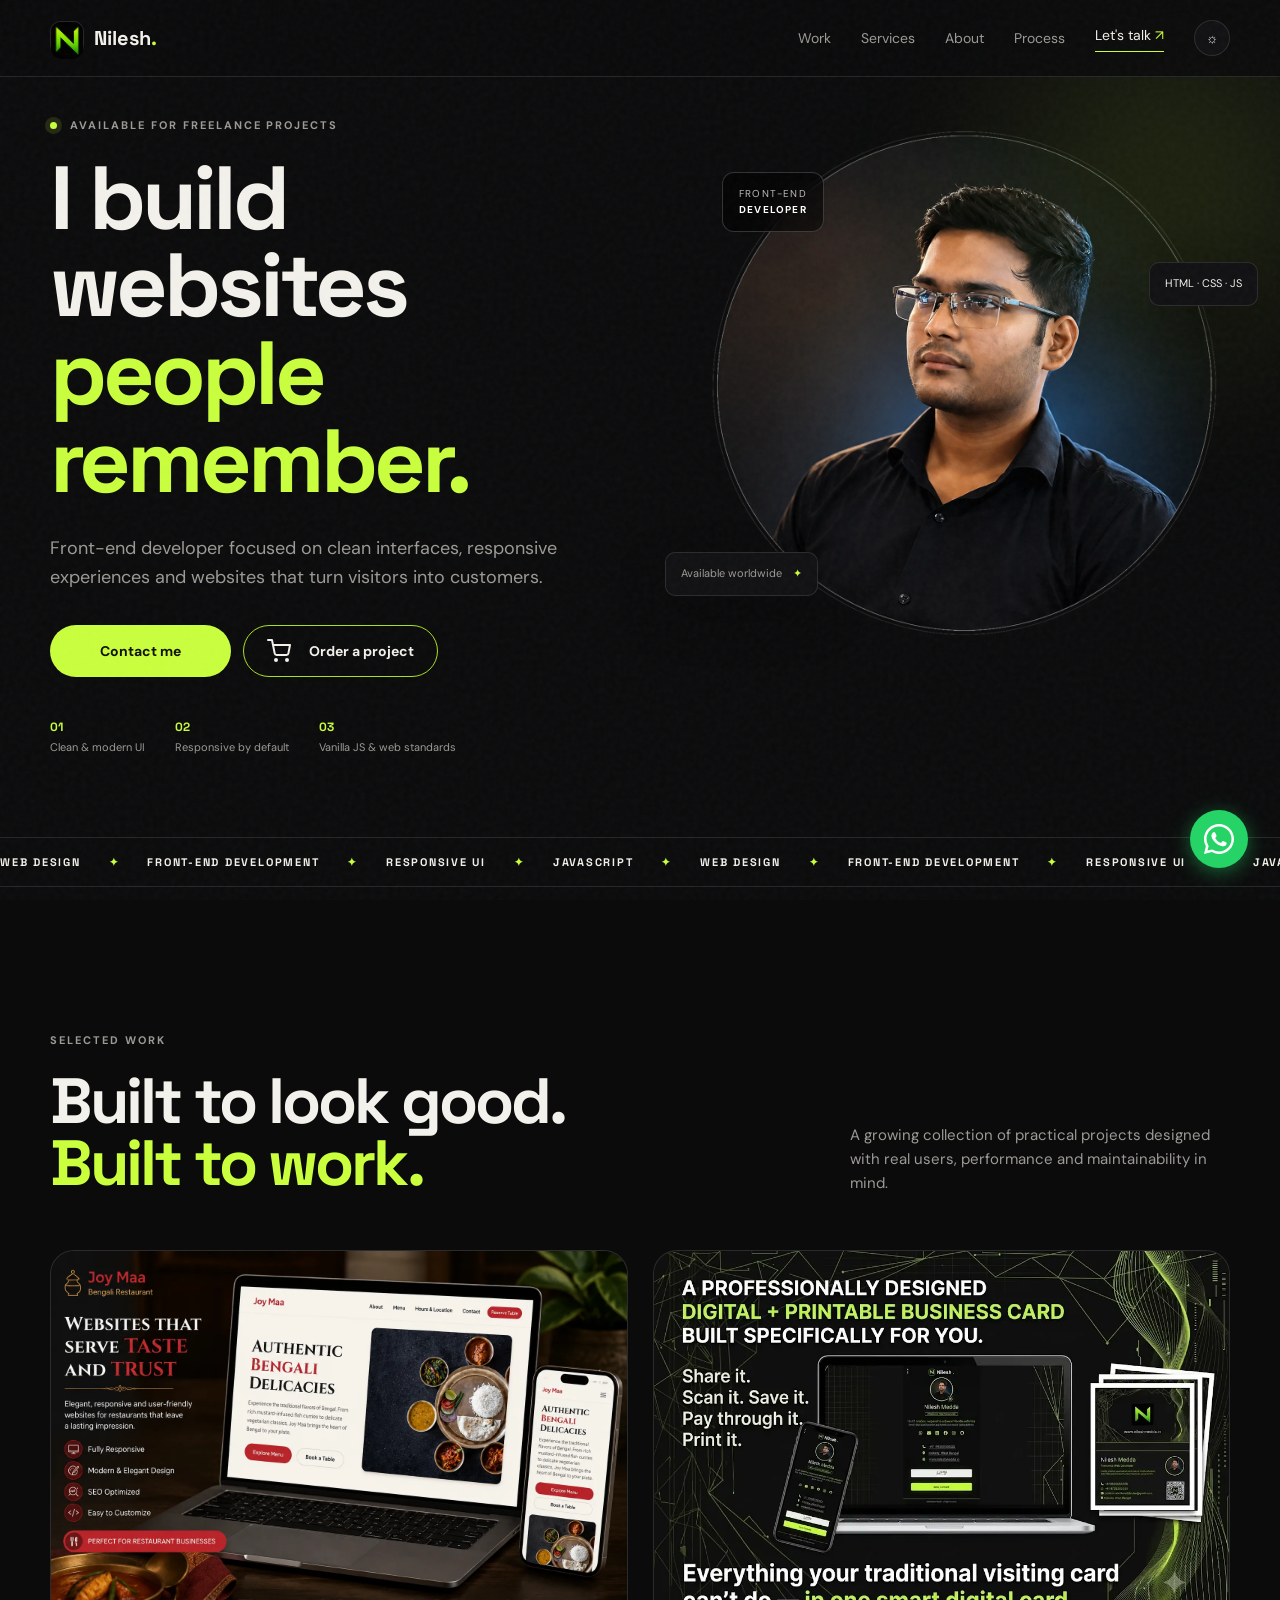
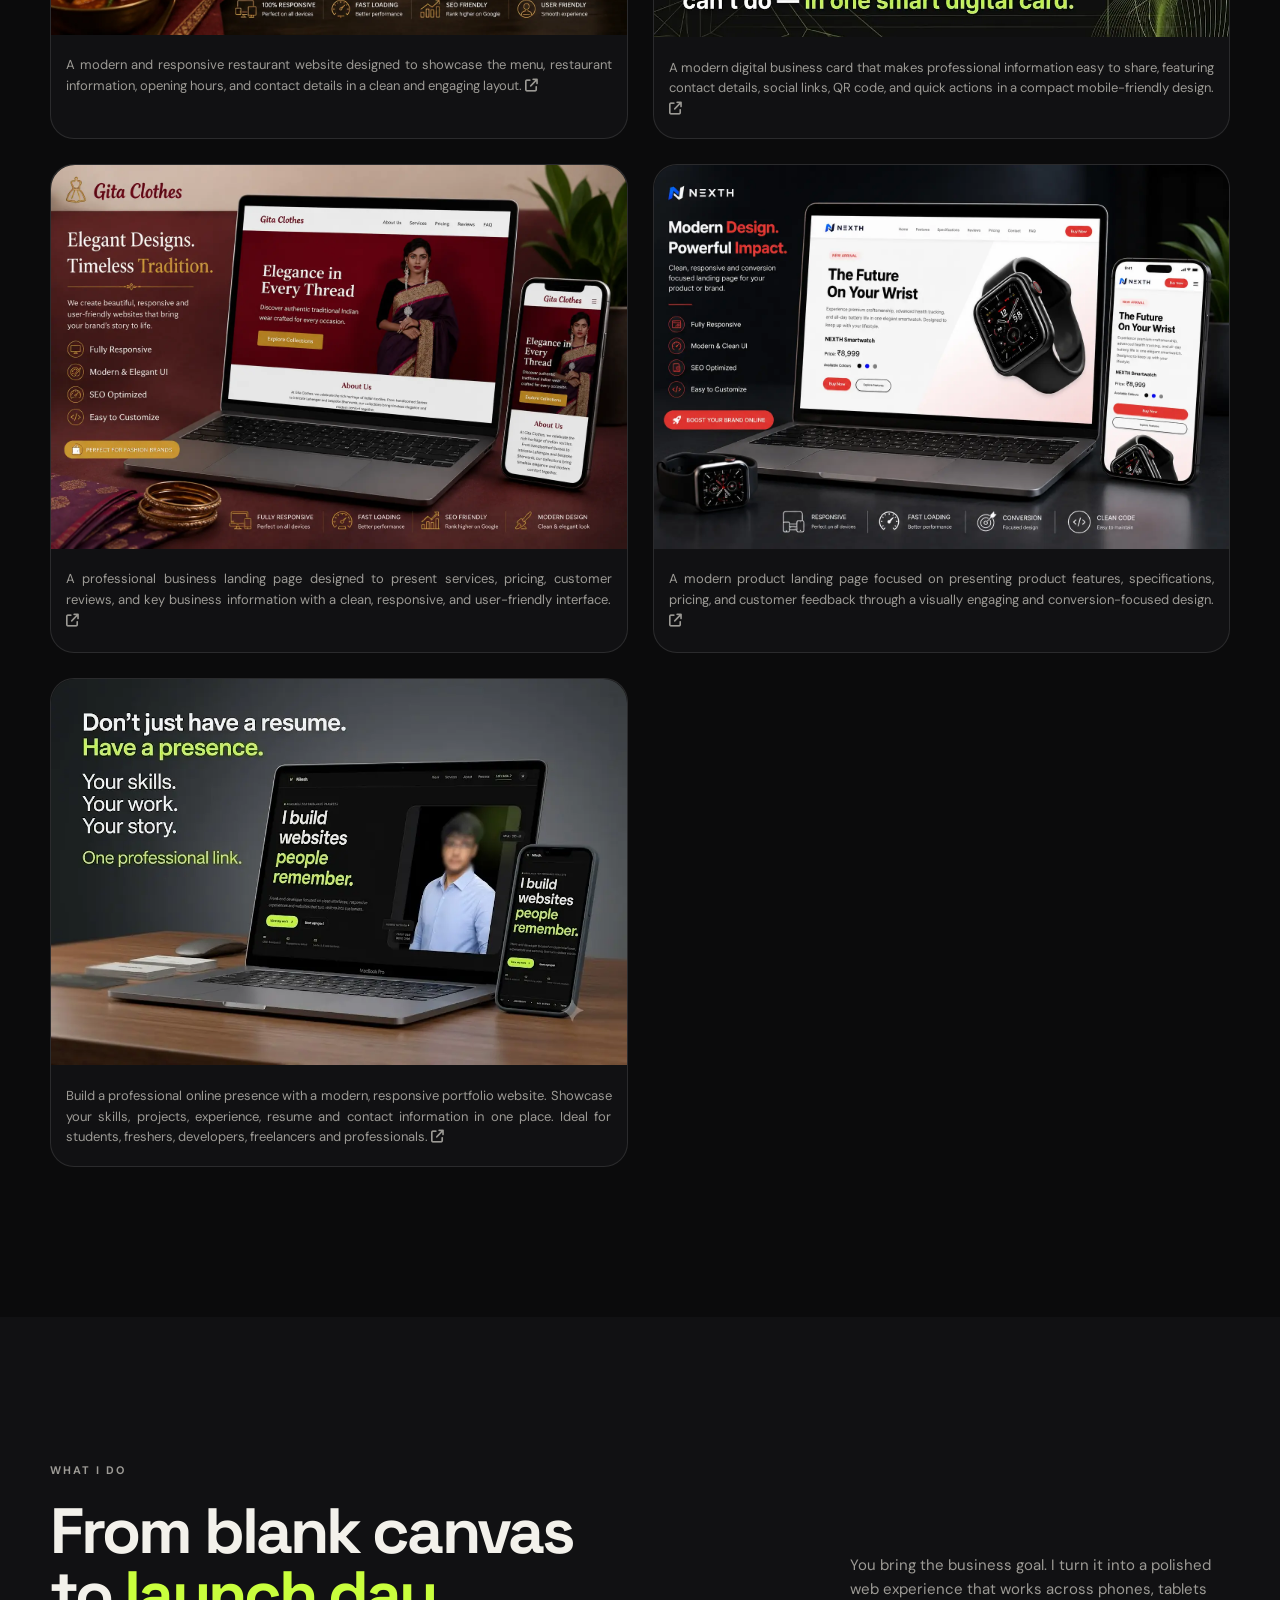
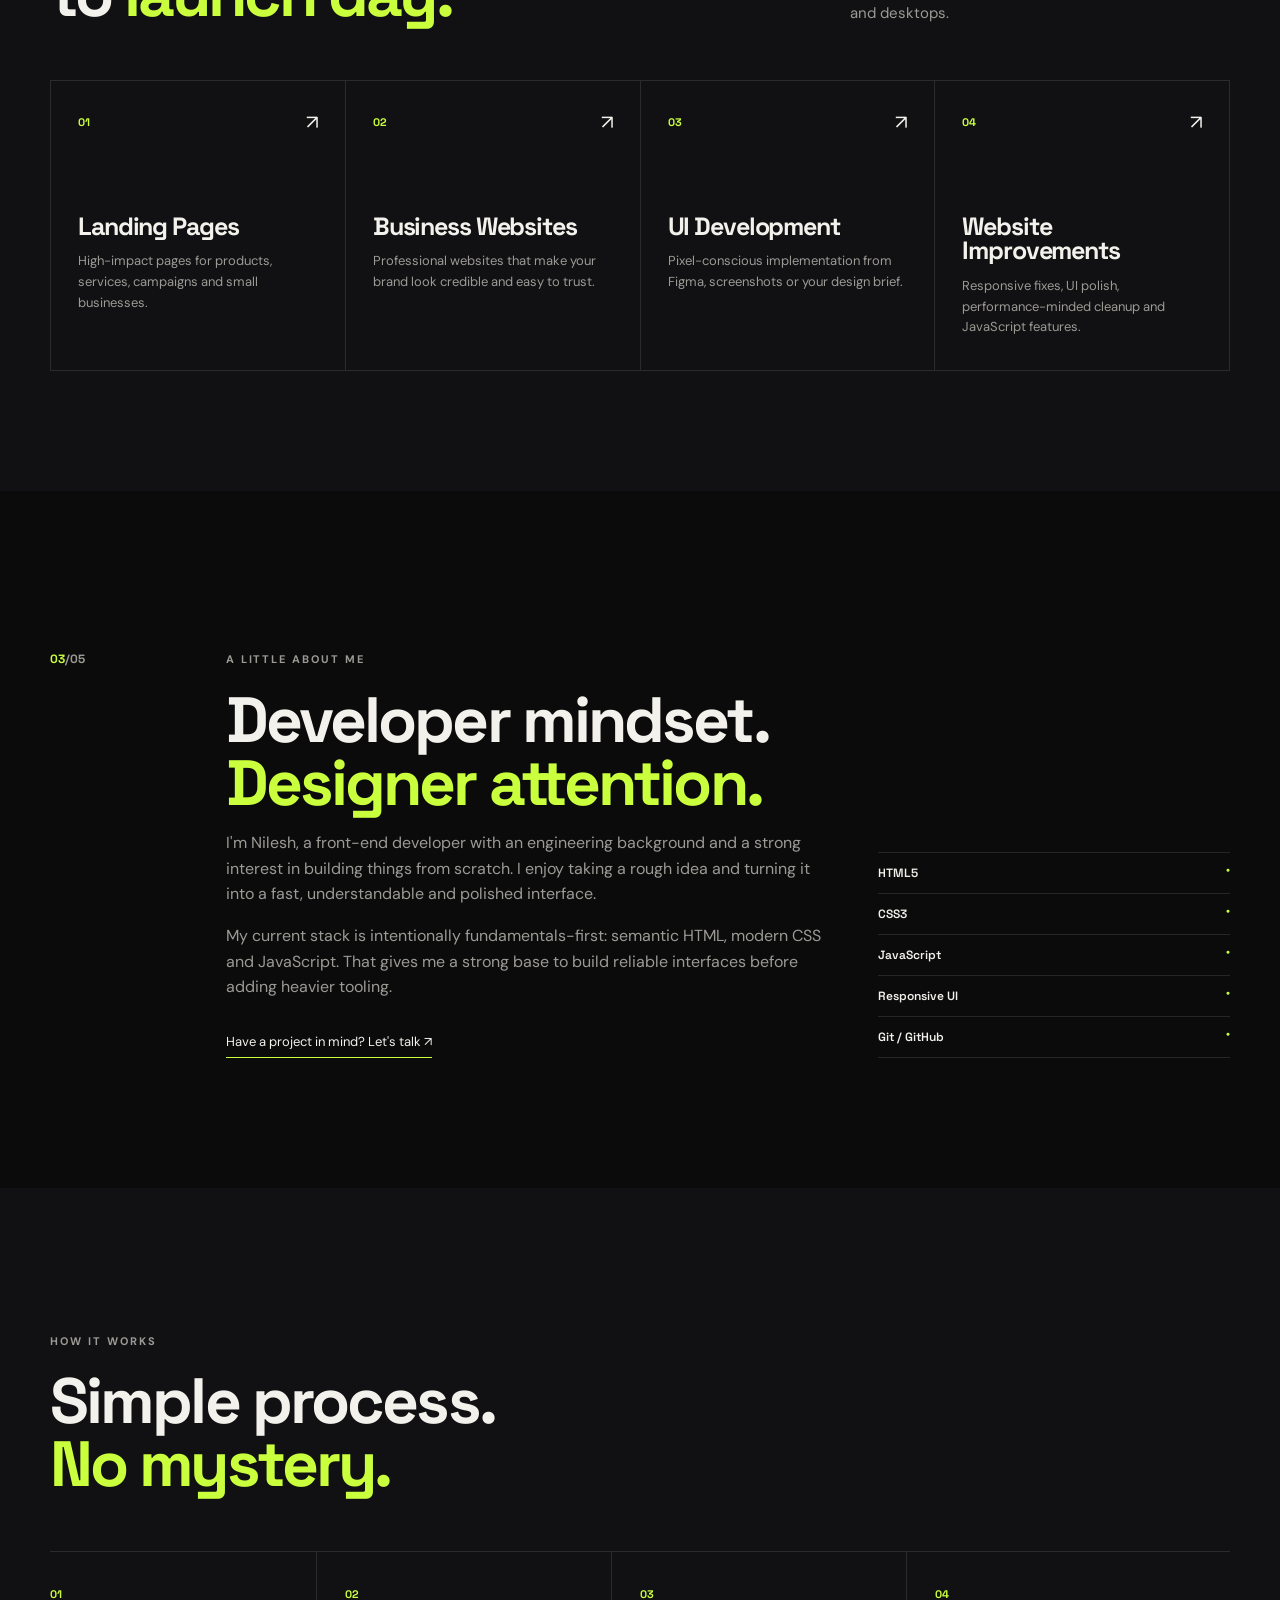
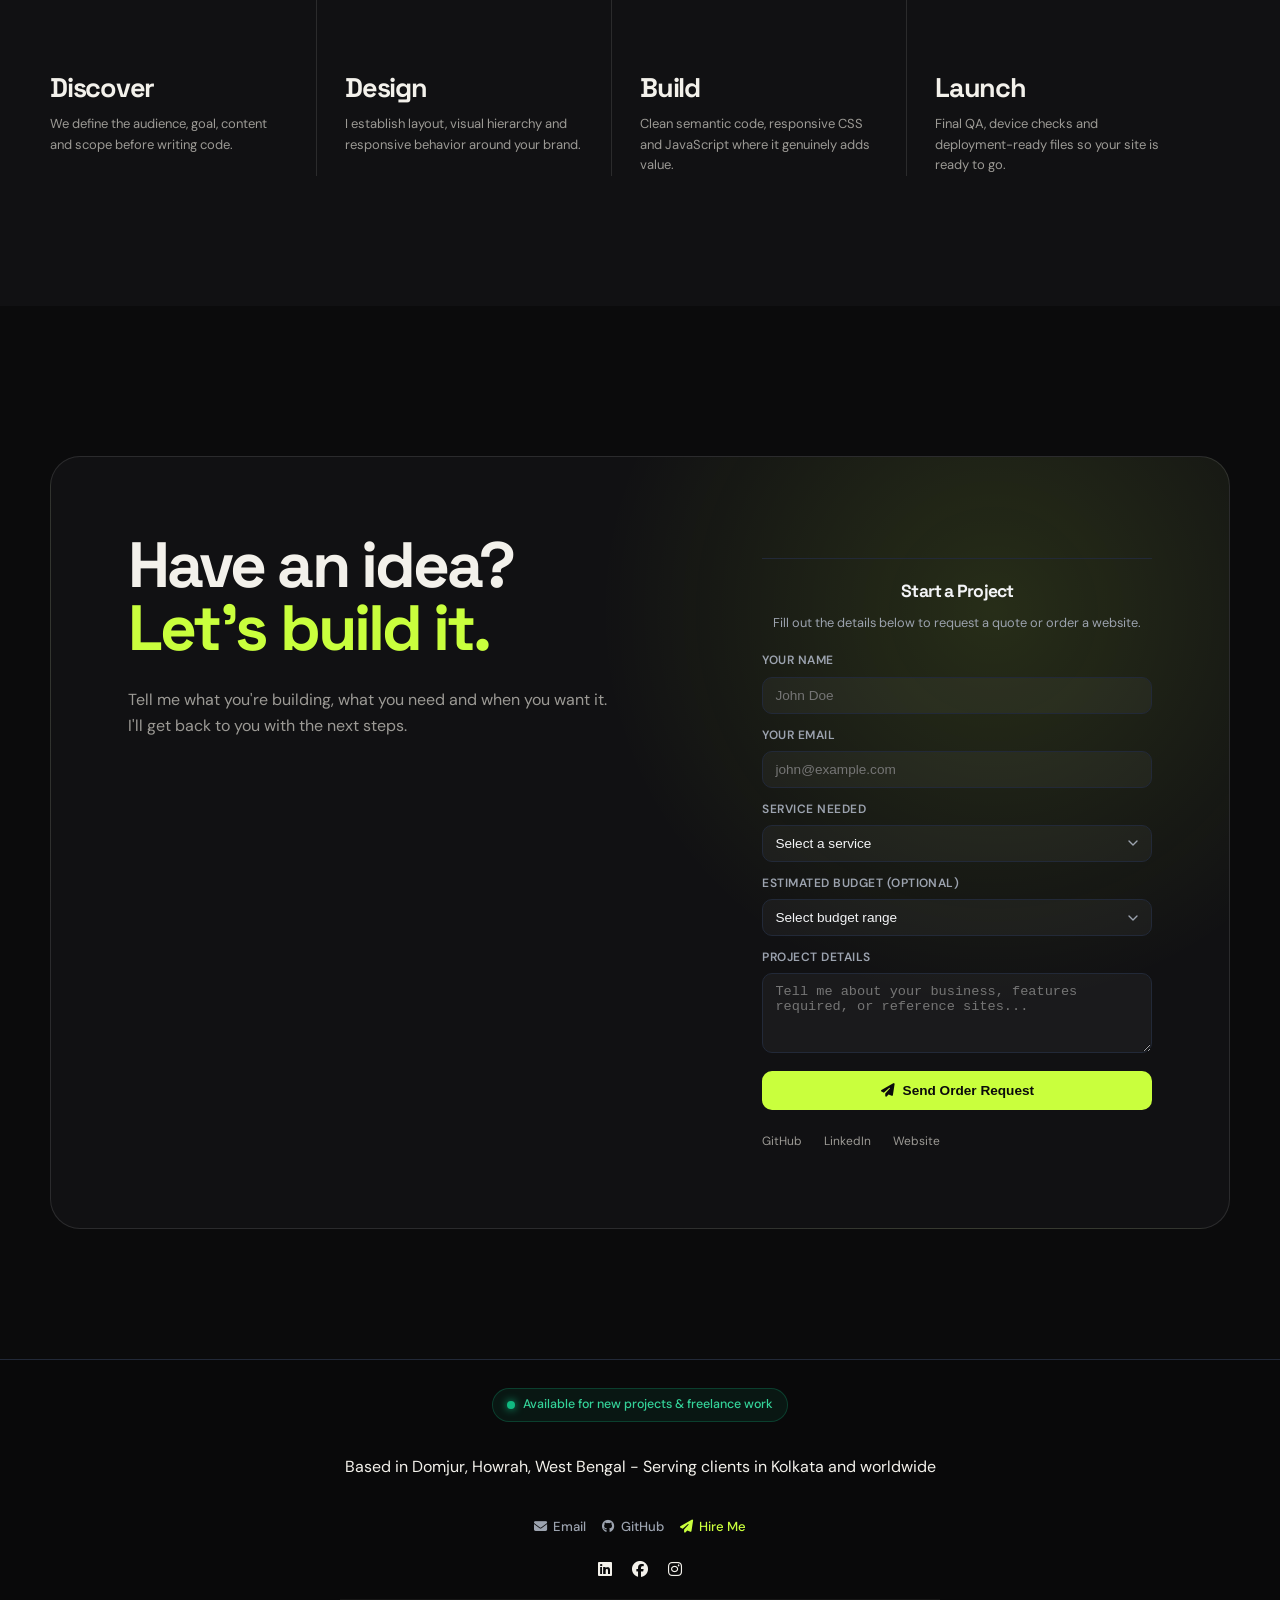
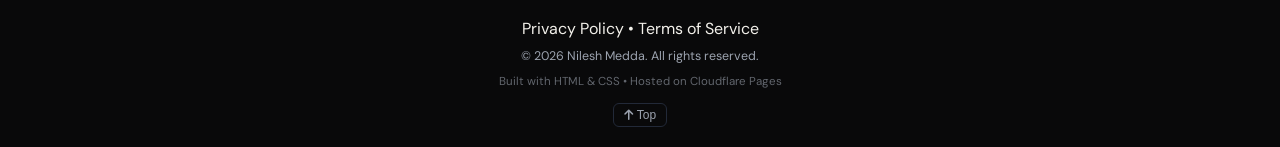
==== commit d6b06fc5: "refactor: update schema script" ====
--- a/index.html
+++ b/index.html
@@ -1,8 +1,6 @@
 <!DOCTYPE html>
 <html lang="en">
 <head>
-  <link rel="canonical" href="https://nileshmedda.in/">
-  
   <!-- Google tag (gtag.js) -->
   <script async src="https://www.googletagmanager.com/gtag/js?id=G-MNWPV8Y3E7"></script>
   <script>
@@ -15,6 +13,8 @@
 
   <meta charset="UTF-8" />
   <meta name="viewport" content="width=device-width, initial-scale=1.0" />
+
+  <link rel="canonical" href="https://nileshmedda.in/">
 
   <!-- Primary Meta Tags -->
   <title>Nilesh Medda | Web Developer</title>
@@ -58,121 +58,104 @@
 
 
   <script type="application/ld+json">
-{
-  "@context": "https://schema.org",
-  "@graph": [
-    {
+  {
+    "@context": "https://schema.org",
+    "@type": "Person",
+    "name": "Nilesh Medda",
+    "url": "https://nileshmedda.in",
+    "jobTitle": "Front-End Developer",
+    "description": "Front-end developer from India building fast, responsive websites that people remember.",
+    "image": "https://nileshmedda.in/assets/images/profile.webp",
+    "email": "mailto:contact.nileshmedda.dev@gmail.com",
+    "sameAs": [
+      "https://github.com/nilesh9836-medda/",
+      "https://www.linkedin.com/in/nileshmedda/",
+      "https://www.facebook.com/share/nilesh.webdev/",
+      "https://www.instagram.com/nilesh.webdev/"
+    ],
+    "address": {
+      "@type": "PostalAddress",
+      "streetAddress": "Domjur",
+      "addressLocality": "Howrah",
+      "postalCode": "711405",
+      "addressRegion": "West Bengal",
+      "addressCountry": "IN"
+    },
+    "areaServed": [
+      {
+        "@type": "City",
+        "name": "Kolkata"
+      },
+      {
+        "@type": "City",
+        "name": "Howrah"
+      },
+      {
+        "@type": "Country",
+        "name": "India"
+      }
+    ],
+    "knowsAbout": [
+      "Front-End Development",
+      "HTML5",
+      "CSS3",
+      "JavaScript",
+      "Responsive Web Design",
+      "UI Development",
+      "Web Development",
+      "Technical SEO",
+      "Setup Hosting and Deploying Static Websites"
+    ]
+  }
+  </script>
+  <script type="application/ld+json">
+  {
+    "@context": "https://schema.org",
+    "@type": "ProfessionalService",
+    "name": "Nilesh Medda - Front-End Developer",
+    "url": "https://nileshmedda.in",
+    "image": "https://nileshmedda.in/assets/images/profile.webp",
+    "description": "Affordable front-end developer building fast, responsive and SEO-friendly websites for businesses and startups in Howrah, Kolkata and worldwide.",
+    "priceRange": "$$",
+    "telephone": "+91 9163409838",
+    "address": {
+      "@type": "PostalAddress",
+      "streetAddress": "Domjur",
+      "addressLocality": "Howrah",
+      "addressRegion": "West Bengal",
+      "postalCode": "711405",
+      "addressCountry": "IN"
+    },
+    "geo": {
+      "@type": "GeoCoordinates",
+      "latitude": "22.6438",
+      "longitude": "88.1453"
+    },
+    "areaServed": [
+      {
+        "@type": "City",
+        "name": "Howrah"
+      },
+      {
+        "@type": "City",
+        "name": "Kolkata"
+      },
+      {
+        "@type": "State",
+        "name": "West Bengal"
+      }
+    ],
+    "openingHours": "Mo-Sa 10:00-19:00",
+    "founder": {
       "@type": "Person",
-      "@id": "https://nileshmedda.in/#person",
-      "name": "Nilesh Medda",
-      "jobTitle": "Front-End Developer",
-      "url": "https://nileshmedda.in/",
-      "image": "https://nileshmedda.in/assets/images/profile.webp",
-      "email": "contact.nileshmedda.dev@gmail.com",
-      "sameAs": [
-        "https://github.com/nilesh9836-medda",
-        "https://www.linkedin.com/in/nileshmedda",
-        "https://www.facebook.com/share/1Bj3gqun1Y/",
-        "https://www.instagram.com/nilesh.webdev/"
-      ],
-      "knowsAbout": [
-        "Front-End Development",
-        "HTML5",
-        "CSS3",
-        "JavaScript",
-        "Responsive Web Design",
-        "UI Development"
-      ]
+      "name": "Nilesh Medda"
     },
-    {
-      "@type": "ProfessionalService",
-      "@id": "https://nileshmedda.in/#business",
-      "name": "Nilesh Medda Web Development",
-      "url": "https://nileshmedda.in/",
-      "logo": "https://nileshmedda.in/assets/images/my-logo2.webp",
-      "image": "https://nileshmedda.in/assets/images/profile.webp",
-      "email": "contact.nileshmedda.dev@gmail.com",
-      "priceRange": "₹499 - ₹1999+",
-      "founder": {
-        "@id": "https://nileshmedda.in/#person"
-      },
-      "areaServed": "Online",
-      "hasOfferCatalog": {
-        "@type": "OfferCatalog",
-        "name": "Web Development Specialties & Services",
-        "itemListElement": [
-          {
-            "@type": "Offer",
-            "itemOffered": {
-              "@type": "Service",
-              "name": "Business / Restaurant Website",
-              "description": "All-in-one single page website for local businesses, cafes, salons, and restaurants."
-            },
-            "priceSpecification": {
-              "@type": "PriceSpecification",
-              "price": "1999",
-              "priceCurrency": "INR"
-            }
-          },
-          {
-            "@type": "Offer",
-            "itemOffered": {
-              "@type": "Service",
-              "name": "Digital Business Card",
-              "description": "Smart digital business cards with Save Contact, WhatsApp, social links, and sharing features."
-            },
-            "priceSpecification": {
-              "@type": "PriceSpecification",
-              "price": "499",
-              "priceCurrency": "INR"
-            }
-          },
-          {
-            "@type": "Offer",
-            "itemOffered": {
-              "@type": "Service",
-              "name": "Professional Portfolio Webpage",
-              "description": "A portfolio webpage for students, freshers, and professionals to showcase skills, projects, and achievements."
-            },
-            "priceSpecification": {
-              "@type": "PriceSpecification",
-              "price": "1999",
-              "priceCurrency": "INR"
-            }
-          },
-          {
-            "@type": "Offer",
-            "itemOffered": {
-              "@type": "Service",
-              "name": "Modern Responsive Landing Page Development",
-              "description": "High-impact landing page for products, services, campaigns, and businesses designed for better conversion."
-            },
-            "priceSpecification": {
-              "@type": "PriceSpecification",
-              "price": "1999",
-              "priceCurrency": "INR"
-            }
-          },
-          {
-            "@type": "Offer",
-            "itemOffered": {
-              "@type": "Service",
-              "name": "Website Redesign & Improvements",
-              "description": "Improve an existing website with cleaner design, better responsiveness, and performance-minded UI cleanup."
-            },
-            "priceSpecification": {
-              "@type": "PriceSpecification",
-              "price": "1699",
-              "priceCurrency": "INR"
-            }
-          }
-        ]
-      }
-    }
-  ]
-}
-</script>
+    "serviceType": ["Website Development", "Front-End Development", "Technical SEO Setup", "Landing Page Design", "Setup Hosting and Deploying Static Websites"]
+  }
+  </script>
+
 </head>
+
 <body>
   <div class="noise"></div>
 
@@ -482,6 +465,10 @@
         <span class="status-text">Available for new projects & freelance work</span>
       </div>
 
+      <div class="footer-address">
+        <p>Based in Domjur, Howrah, West Bengal - Serving clients in Kolkata and worldwide</p>
+      </div>
+
       <!-- Quick Navigation / CTAs -->
       <div class="footer-links">
         <a href="mailto:contact.nileshmedda.dev@gmail.com" class="footer-link" aria-label="Send Nilesh Email">
